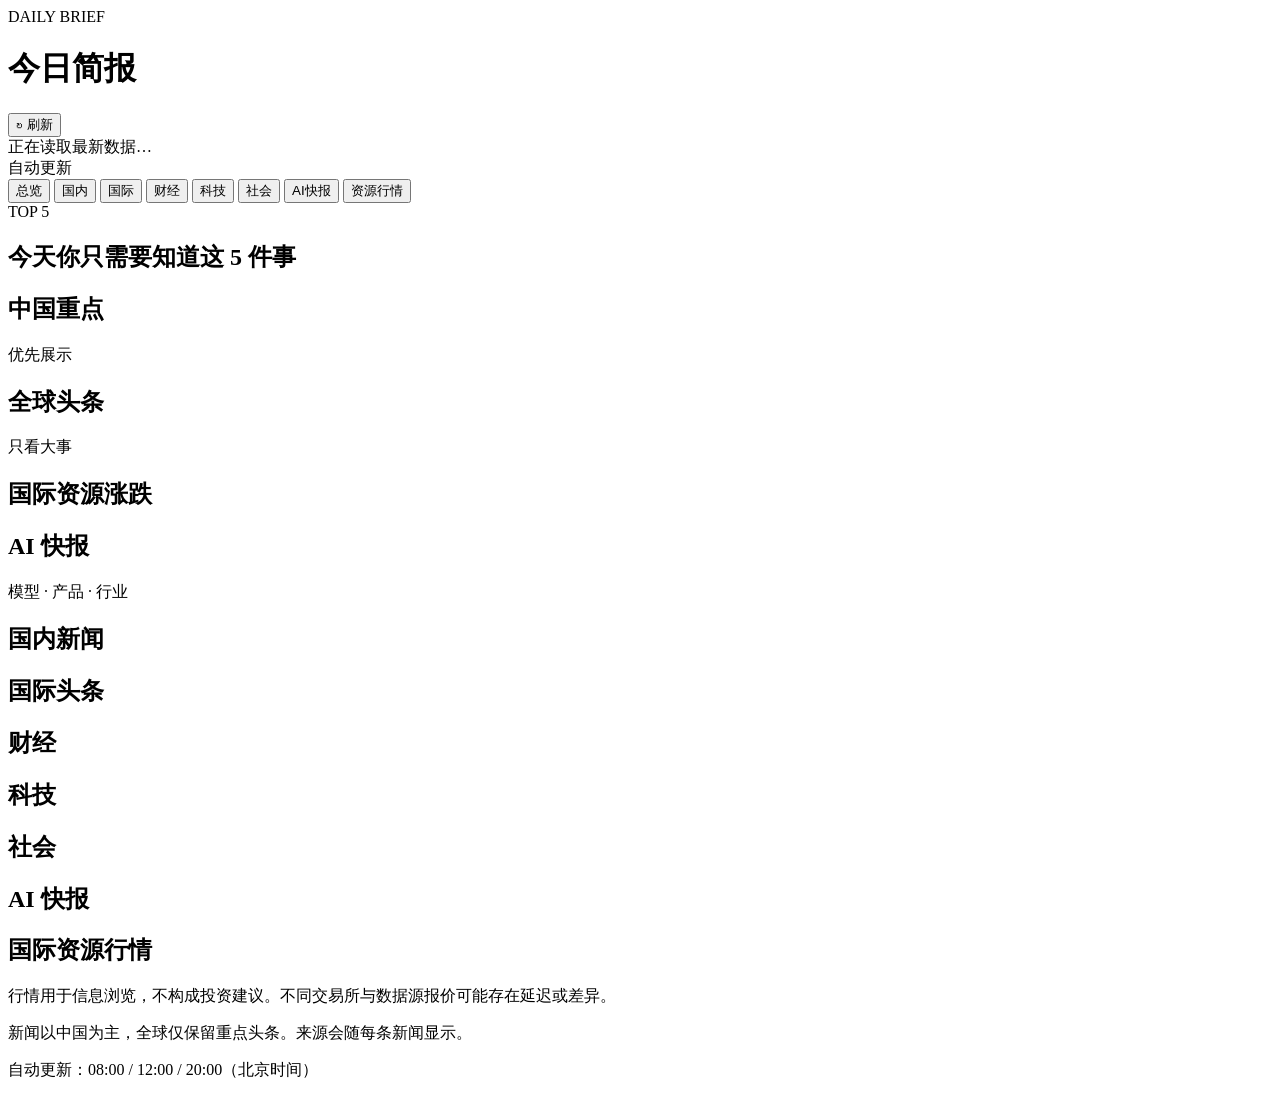
==== news/index.html @ 41ef7e7c "feat: add daily news homepage" ====
<!doctype html>
<html lang="zh-CN">
<head>
  <meta charset="utf-8" />
  <meta name="viewport" content="width=device-width,initial-scale=1,viewport-fit=cover" />
  <meta name="theme-color" content="#0b1220" />
  <meta name="description" content="中国新闻为主、全球头条精选、财经科技社会、AI快报与国际资源行情。" />
  <title>今日简报 · 每日新闻</title>
  <link rel="preconnect" href="https://fonts.googleapis.com">
  <link rel="preconnect" href="https://fonts.gstatic.com" crossorigin>
  <link href="https://fonts.googleapis.com/css2?family=Noto+Sans+SC:wght@400;500;600;700;800&display=swap" rel="stylesheet">
  <link rel="stylesheet" href="./style.css" />
</head>
<body>
  <div class="app-shell">
    <header class="topbar">
      <div>
        <div class="eyebrow">DAILY BRIEF</div>
        <h1>今日简报</h1>
      </div>
      <button id="refreshBtn" class="ghost-btn" aria-label="刷新">↻ 刷新</button>
    </header>

    <section class="meta-card">
      <div>
        <div id="todayDate" class="date"></div>
        <div id="updatedAt" class="muted">正在读取最新数据…</div>
      </div>
      <div class="status-pill"><span class="dot"></span> 自动更新</div>
    </section>

    <nav class="tabs" id="tabs">
      <button class="tab active" data-tab="overview">总览</button>
      <button class="tab" data-tab="china">国内</button>
      <button class="tab" data-tab="world">国际</button>
      <button class="tab" data-tab="finance">财经</button>
      <button class="tab" data-tab="tech">科技</button>
      <button class="tab" data-tab="society">社会</button>
      <button class="tab" data-tab="ai">AI快报</button>
      <button class="tab" data-tab="markets">资源行情</button>
    </nav>

    <main>
      <section class="panel tab-panel active" data-panel="overview">
        <div class="section-head"><div><div class="eyebrow">TOP 5</div><h2>今天你只需要知道这 5 件事</h2></div></div>
        <div id="top5" class="top-list"></div>
        <div class="split-grid">
          <section><div class="section-head compact"><h2>中国重点</h2><span>优先展示</span></div><div id="chinaPreview" class="news-list"></div></section>
          <section><div class="section-head compact"><h2>全球头条</h2><span>只看大事</span></div><div id="worldPreview" class="news-list"></div></section>
        </div>
        <section class="markets-card"><div class="section-head compact"><h2>国际资源涨跌</h2><span id="marketTime"></span></div><div id="marketStrip" class="market-strip"></div></section>
        <section><div class="section-head compact"><h2>AI 快报</h2><span>模型 · 产品 · 行业</span></div><div id="aiPreview" class="news-list"></div></section>
      </section>
      <section class="panel tab-panel" data-panel="china"><div class="section-head"><h2>国内新闻</h2></div><div id="chinaList" class="news-list"></div></section>
      <section class="panel tab-panel" data-panel="world"><div class="section-head"><h2>国际头条</h2></div><div id="worldList" class="news-list"></div></section>
      <section class="panel tab-panel" data-panel="finance"><div class="section-head"><h2>财经</h2></div><div id="financeList" class="news-list"></div></section>
      <section class="panel tab-panel" data-panel="tech"><div class="section-head"><h2>科技</h2></div><div id="techList" class="news-list"></div></section>
      <section class="panel tab-panel" data-panel="society"><div class="section-head"><h2>社会</h2></div><div id="societyList" class="news-list"></div></section>
      <section class="panel tab-panel" data-panel="ai"><div class="section-head"><h2>AI 快报</h2></div><div id="aiList" class="news-list"></div></section>
      <section class="panel tab-panel" data-panel="markets"><div class="section-head"><h2>国际资源行情</h2></div><div id="marketsGrid" class="markets-grid"></div><p class="disclaimer">行情用于信息浏览，不构成投资建议。不同交易所与数据源报价可能存在延迟或差异。</p></section>
    </main>
    <footer><p>新闻以中国为主，全球仅保留重点头条。来源会随每条新闻显示。</p><p>自动更新：08:00 / 12:00 / 20:00（北京时间）</p></footer>
  </div>
  <script src="./app.js"></script>
</body>
</html>
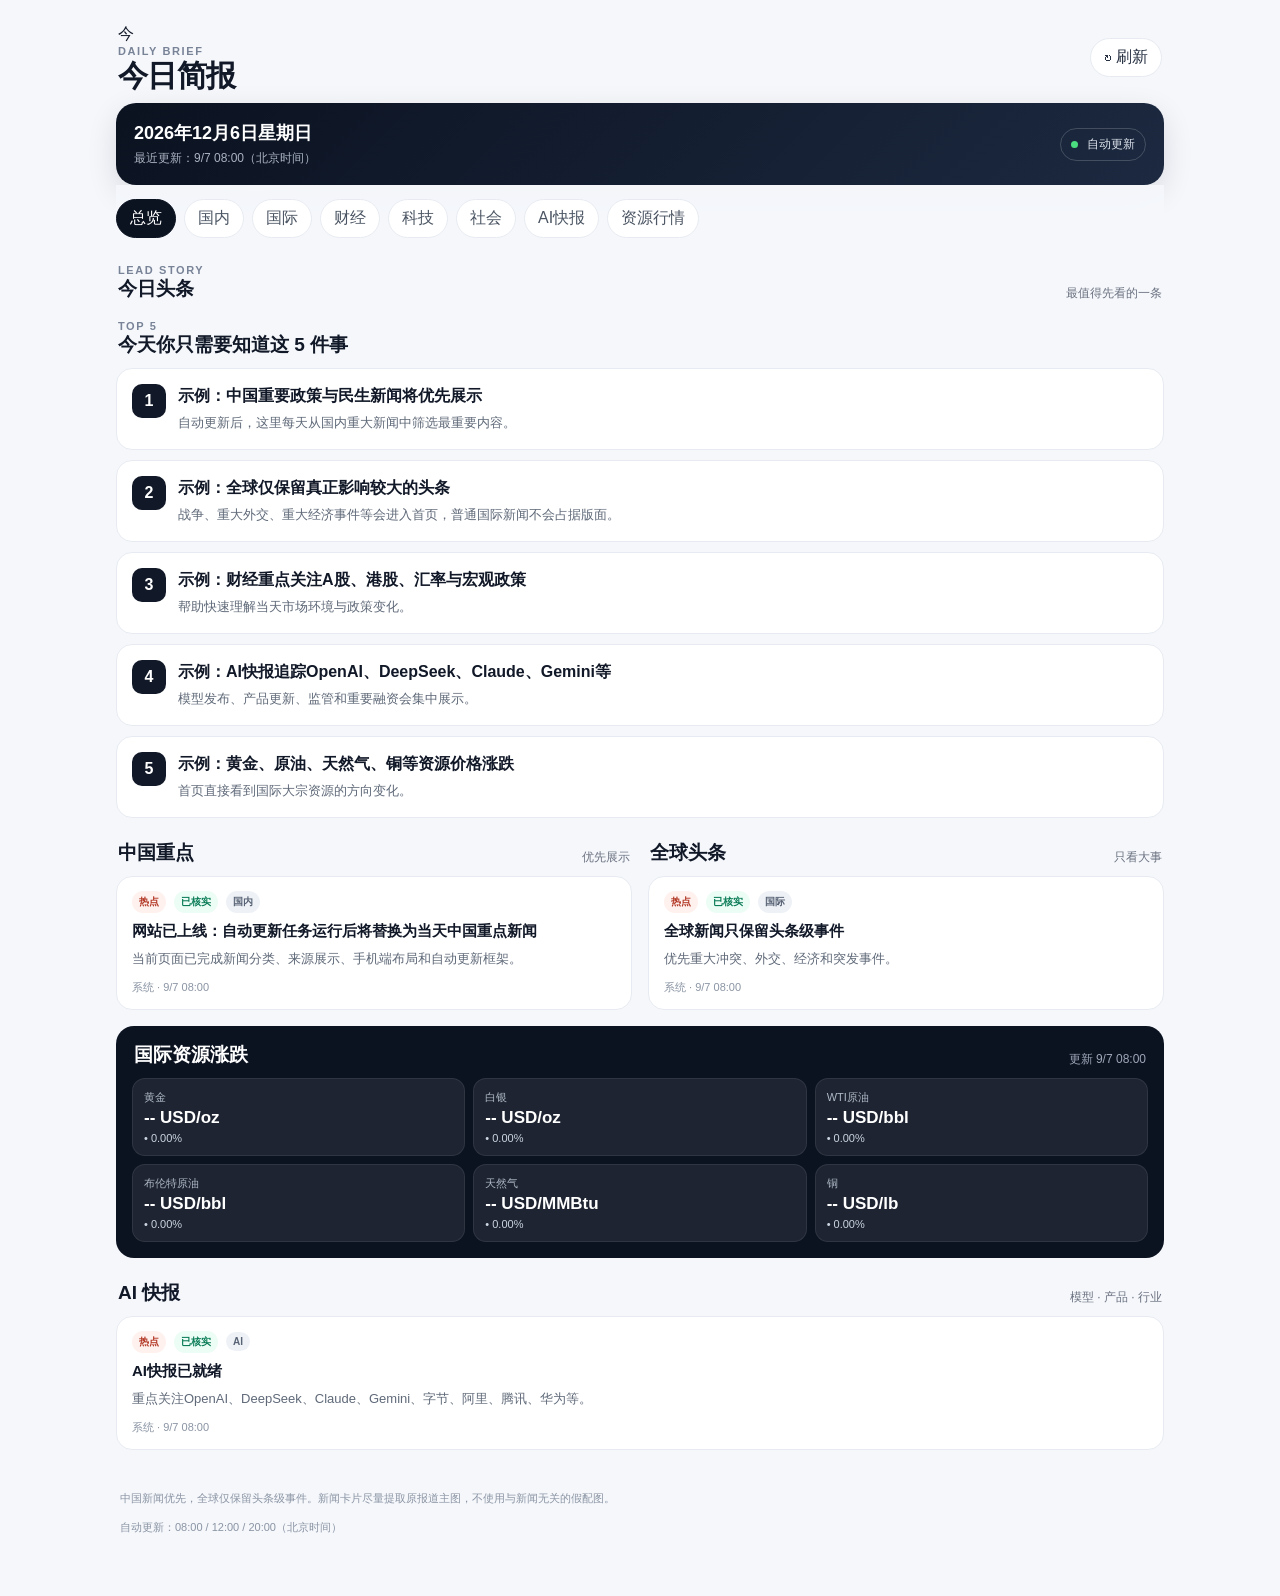
==== commit 1f058cfe: "style: rebuild daily news page with dark visual hierarchy" ====
--- a/news/index.html
+++ b/news/index.html
@@ -3,63 +3,55 @@
 <head>
   <meta charset="utf-8" />
   <meta name="viewport" content="width=device-width,initial-scale=1,viewport-fit=cover" />
-  <meta name="theme-color" content="#0b1220" />
+  <meta name="theme-color" content="#080b12" />
   <meta name="description" content="中国新闻为主、全球头条精选、财经科技社会、AI快报与国际资源行情。" />
   <title>今日简报 · 每日新闻</title>
-  <link rel="preconnect" href="https://fonts.googleapis.com">
-  <link rel="preconnect" href="https://fonts.gstatic.com" crossorigin>
-  <link href="https://fonts.googleapis.com/css2?family=Noto+Sans+SC:wght@400;500;600;700;800&display=swap" rel="stylesheet">
   <link rel="stylesheet" href="./style.css" />
 </head>
 <body>
+  <div class="ambient ambient-a"></div><div class="ambient ambient-b"></div>
   <div class="app-shell">
     <header class="topbar">
-      <div>
-        <div class="eyebrow">DAILY BRIEF</div>
-        <h1>今日简报</h1>
-      </div>
+      <div class="brand"><div class="brand-mark">今</div><div><div class="eyebrow">DAILY BRIEF</div><h1>今日简报</h1></div></div>
       <button id="refreshBtn" class="ghost-btn" aria-label="刷新">↻ 刷新</button>
     </header>
 
     <section class="meta-card">
-      <div>
-        <div id="todayDate" class="date"></div>
-        <div id="updatedAt" class="muted">正在读取最新数据…</div>
-      </div>
+      <div><div id="todayDate" class="date"></div><div id="updatedAt" class="muted">正在读取最新数据…</div></div>
       <div class="status-pill"><span class="dot"></span> 自动更新</div>
     </section>
 
     <nav class="tabs" id="tabs">
-      <button class="tab active" data-tab="overview">总览</button>
-      <button class="tab" data-tab="china">国内</button>
-      <button class="tab" data-tab="world">国际</button>
-      <button class="tab" data-tab="finance">财经</button>
-      <button class="tab" data-tab="tech">科技</button>
-      <button class="tab" data-tab="society">社会</button>
-      <button class="tab" data-tab="ai">AI快报</button>
-      <button class="tab" data-tab="markets">资源行情</button>
+      <button class="tab active" data-tab="overview">总览</button><button class="tab" data-tab="china">国内</button><button class="tab" data-tab="world">国际</button><button class="tab" data-tab="finance">财经</button><button class="tab" data-tab="tech">科技</button><button class="tab" data-tab="society">社会</button><button class="tab" data-tab="ai">AI快报</button><button class="tab" data-tab="markets">资源行情</button>
     </nav>
 
     <main>
       <section class="panel tab-panel active" data-panel="overview">
+        <div class="section-head"><div><div class="eyebrow">LEAD STORY</div><h2>今日头条</h2></div><span>最值得先看的一条</span></div>
+        <div id="heroStory"></div>
+
         <div class="section-head"><div><div class="eyebrow">TOP 5</div><h2>今天你只需要知道这 5 件事</h2></div></div>
         <div id="top5" class="top-list"></div>
+
         <div class="split-grid">
           <section><div class="section-head compact"><h2>中国重点</h2><span>优先展示</span></div><div id="chinaPreview" class="news-list"></div></section>
           <section><div class="section-head compact"><h2>全球头条</h2><span>只看大事</span></div><div id="worldPreview" class="news-list"></div></section>
         </div>
+
         <section class="markets-card"><div class="section-head compact"><h2>国际资源涨跌</h2><span id="marketTime"></span></div><div id="marketStrip" class="market-strip"></div></section>
         <section><div class="section-head compact"><h2>AI 快报</h2><span>模型 · 产品 · 行业</span></div><div id="aiPreview" class="news-list"></div></section>
       </section>
-      <section class="panel tab-panel" data-panel="china"><div class="section-head"><h2>国内新闻</h2></div><div id="chinaList" class="news-list"></div></section>
-      <section class="panel tab-panel" data-panel="world"><div class="section-head"><h2>国际头条</h2></div><div id="worldList" class="news-list"></div></section>
-      <section class="panel tab-panel" data-panel="finance"><div class="section-head"><h2>财经</h2></div><div id="financeList" class="news-list"></div></section>
-      <section class="panel tab-panel" data-panel="tech"><div class="section-head"><h2>科技</h2></div><div id="techList" class="news-list"></div></section>
-      <section class="panel tab-panel" data-panel="society"><div class="section-head"><h2>社会</h2></div><div id="societyList" class="news-list"></div></section>
-      <section class="panel tab-panel" data-panel="ai"><div class="section-head"><h2>AI 快报</h2></div><div id="aiList" class="news-list"></div></section>
-      <section class="panel tab-panel" data-panel="markets"><div class="section-head"><h2>国际资源行情</h2></div><div id="marketsGrid" class="markets-grid"></div><p class="disclaimer">行情用于信息浏览，不构成投资建议。不同交易所与数据源报价可能存在延迟或差异。</p></section>
+
+      <section class="panel tab-panel" data-panel="china"><div class="section-head"><h2>国内新闻</h2><span>政策 · 经济 · 民生</span></div><div id="chinaList" class="news-list"></div></section>
+      <section class="panel tab-panel" data-panel="world"><div class="section-head"><h2>国际头条</h2><span>仅保留重点</span></div><div id="worldList" class="news-list"></div></section>
+      <section class="panel tab-panel" data-panel="finance"><div class="section-head"><h2>财经</h2><span>市场 · 宏观 · 公司</span></div><div id="financeList" class="news-list"></div></section>
+      <section class="panel tab-panel" data-panel="tech"><div class="section-head"><h2>科技</h2><span>芯片 · 机器人 · 科研</span></div><div id="techList" class="news-list"></div></section>
+      <section class="panel tab-panel" data-panel="society"><div class="section-head"><h2>社会</h2><span>高信息量民生新闻</span></div><div id="societyList" class="news-list"></div></section>
+      <section class="panel tab-panel" data-panel="ai"><div class="section-head"><h2>AI 快报</h2><span>大模型 · 产品 · 行业</span></div><div id="aiList" class="news-list"></div></section>
+      <section class="panel tab-panel" data-panel="markets"><div class="section-head"><h2>国际资源行情</h2><span>延迟行情</span></div><div id="marketsGrid" class="markets-grid"></div><p class="disclaimer">行情用于信息浏览，不构成投资建议。不同交易所与数据源报价可能存在延迟或差异。</p></section>
     </main>
-    <footer><p>新闻以中国为主，全球仅保留重点头条。来源会随每条新闻显示。</p><p>自动更新：08:00 / 12:00 / 20:00（北京时间）</p></footer>
+
+    <footer><p>中国新闻优先，全球仅保留头条级事件。新闻卡片尽量提取原报道主图，不使用与新闻无关的假配图。</p><p>自动更新：08:00 / 12:00 / 20:00（北京时间）</p></footer>
   </div>
   <script src="./app.js"></script>
 </body>
--- a/news/style.css
+++ b/news/style.css
@@ -0,0 +1 @@
+:root{--bg:#f5f7fb;--card:#fff;--ink:#111827;--muted:#6b7280;--line:#e7ebf1;--brand:#0b1220;--soft:#eef2f7;--good:#087a55;--bad:#c03b2b}*{box-sizing:border-box}html{scroll-behavior:smooth}body{margin:0;background:var(--bg);color:var(--ink);font-family:"Noto Sans SC",-apple-system,BlinkMacSystemFont,"Segoe UI",sans-serif}button{font:inherit}.app-shell{max-width:1080px;margin:0 auto;padding:18px 16px 48px}.topbar{display:flex;justify-content:space-between;align-items:center;padding:6px 2px 12px}h1{font-size:30px;line-height:1;margin:4px 0 0;font-weight:800;letter-spacing:-.6px}h2{font-size:19px;margin:0;font-weight:800}.eyebrow{font-size:11px;letter-spacing:1.6px;font-weight:800;color:#788397}.ghost-btn{border:1px solid var(--line);background:var(--card);border-radius:999px;padding:8px 13px;color:#273142}.meta-card{background:linear-gradient(135deg,#0b1220,#1c2940);color:#fff;border-radius:20px;padding:18px;display:flex;justify-content:space-between;align-items:center;box-shadow:0 10px 30px rgba(11,18,32,.12)}.date{font-size:18px;font-weight:800}.muted{font-size:12px;color:#aab3c1;margin-top:5px}.status-pill{font-size:12px;border:1px solid rgba(255,255,255,.18);padding:7px 10px;border-radius:999px;color:#dce3ec;white-space:nowrap}.dot{display:inline-block;width:7px;height:7px;border-radius:50%;background:#4ade80;margin-right:6px}.tabs{display:flex;gap:8px;overflow-x:auto;padding:14px 0 8px;scrollbar-width:none;position:sticky;top:0;z-index:5;background:rgba(245,247,251,.94);backdrop-filter:blur(10px)}.tabs::-webkit-scrollbar{display:none}.tab{flex:0 0 auto;border:1px solid var(--line);background:#fff;color:#4b5563;padding:8px 13px;border-radius:999px}.tab.active{background:var(--brand);border-color:var(--brand);color:#fff}.panel{margin-top:10px}.tab-panel{display:none}.tab-panel.active{display:block}.section-head{display:flex;justify-content:space-between;align-items:end;margin:18px 2px 10px}.section-head.compact{margin-top:22px}.section-head span{font-size:12px;color:var(--muted)}.top-list{display:grid;gap:10px}.top-item{background:var(--card);border:1px solid var(--line);border-radius:16px;padding:15px;display:grid;grid-template-columns:34px 1fr;gap:12px}.top-num{width:34px;height:34px;border-radius:10px;background:#111827;color:#fff;display:grid;place-items:center;font-weight:800}.top-title{font-size:16px;font-weight:800;line-height:1.45}.top-reason{margin-top:6px;color:#5f6978;font-size:13px;line-height:1.6}.news-list{display:grid;gap:10px}.news-card{background:var(--card);border:1px solid var(--line);border-radius:16px;padding:14px 15px}.news-top{display:flex;gap:8px;align-items:center;flex-wrap:wrap;margin-bottom:7px}.badge{font-size:10px;font-weight:800;padding:4px 7px;border-radius:999px;background:#eef2f7;color:#586375}.badge.hot{background:#fff1ee;color:#b23624}.badge.verified{background:#ecfdf5;color:#087a55}.news-title{font-size:15px;font-weight:800;line-height:1.5}.news-summary{font-size:13px;color:#5f6978;line-height:1.65;margin-top:6px}.news-meta{display:flex;justify-content:space-between;gap:12px;margin-top:10px;font-size:11px;color:#8a94a3}.news-meta a{color:#526079;text-decoration:none}.split-grid{display:grid;grid-template-columns:1fr 1fr;gap:16px}.markets-card{margin-top:16px;background:#0b1220;color:#fff;padding:16px;border-radius:18px}.markets-card .section-head{margin-top:0}.markets-card .section-head span{color:#9ea8b8}.market-strip{display:grid;grid-template-columns:repeat(3,1fr);gap:8px}.market-mini{background:rgba(255,255,255,.08);border:1px solid rgba(255,255,255,.08);border-radius:13px;padding:11px}.market-name{font-size:11px;color:#aeb8c7}.market-price{font-size:17px;font-weight:800;margin-top:3px}.market-change{font-size:11px;margin-top:4px}.up{color:#4ade80}.down{color:#fb7185}.flat{color:#cbd5e1}.markets-grid{display:grid;grid-template-columns:repeat(2,1fr);gap:10px}.market-card{background:var(--card);border:1px solid var(--line);border-radius:16px;padding:15px}.market-card .name{font-size:12px;color:var(--muted)}.market-card .price{font-size:24px;font-weight:800;margin-top:5px}.market-card .change{font-size:13px;margin-top:4px}.market-card .sub{font-size:11px;color:#8a94a3;margin-top:8px}.disclaimer{font-size:11px;color:#8a94a3;line-height:1.6;padding:0 3px}footer{padding:28px 4px 0;color:#8a94a3;font-size:11px;line-height:1.7}@media(max-width:760px){.app-shell{padding:14px 12px 40px}h1{font-size:27px}.split-grid{grid-template-columns:1fr}.market-strip{grid-template-columns:repeat(2,1fr)}.markets-grid{grid-template-columns:1fr 1fr}}@media(max-width:420px){.meta-card{padding:16px}.date{font-size:16px}.status-pill{font-size:11px}.markets-grid{grid-template-columns:1fr}}
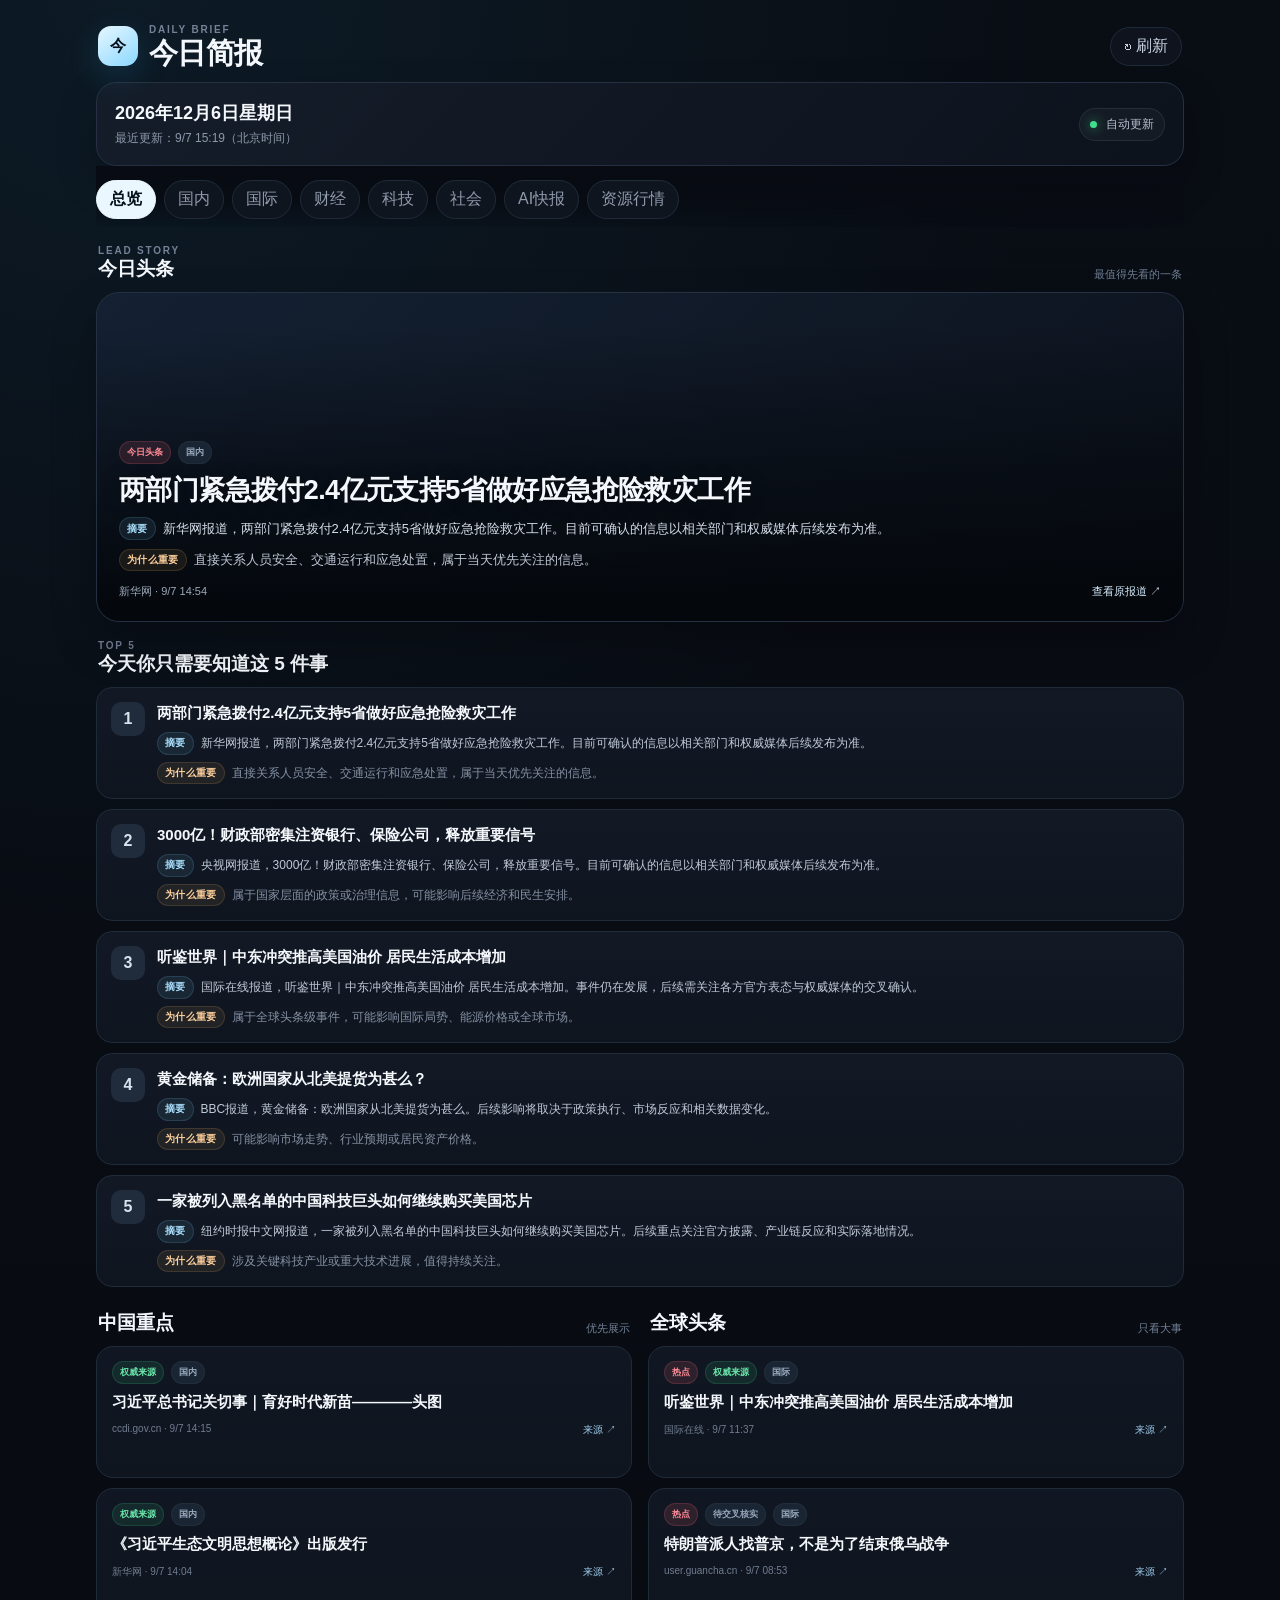
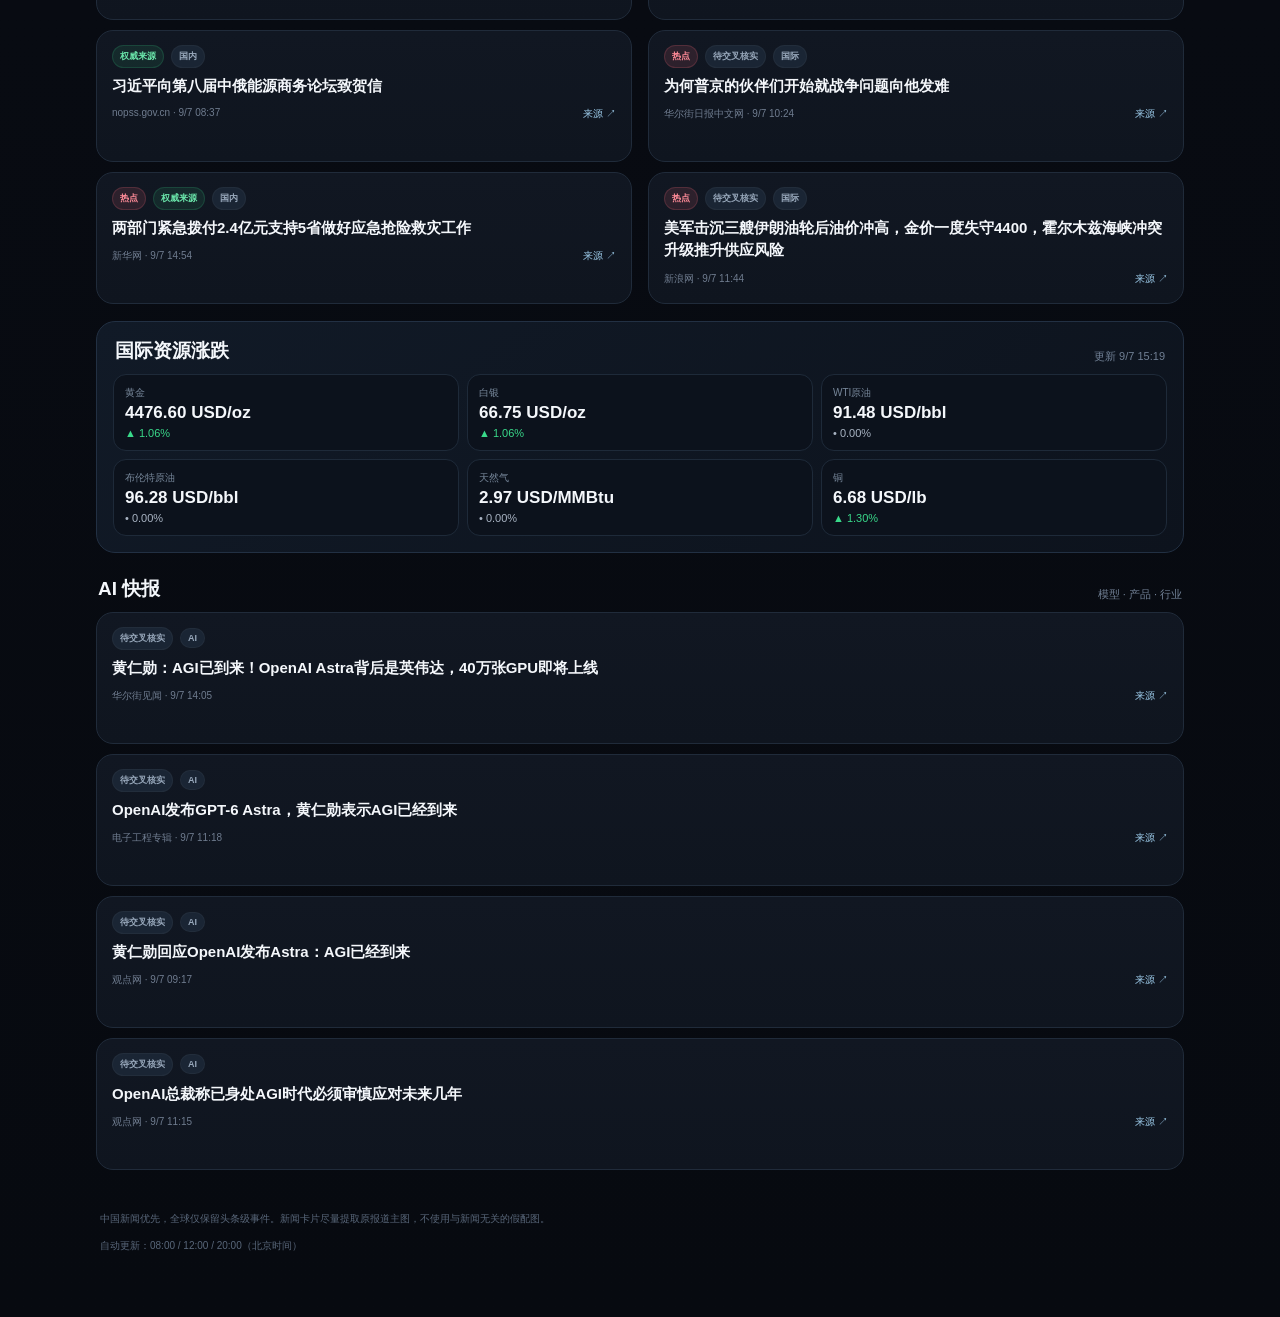
==== commit 36b1faa1: "fix: bust browser cache for latest daily brief" ====
--- a/news/index.html
+++ b/news/index.html
@@ -3,10 +3,13 @@
 <head>
   <meta charset="utf-8" />
   <meta name="viewport" content="width=device-width,initial-scale=1,viewport-fit=cover" />
+  <meta http-equiv="Cache-Control" content="no-cache, no-store, must-revalidate" />
+  <meta http-equiv="Pragma" content="no-cache" />
+  <meta http-equiv="Expires" content="0" />
   <meta name="theme-color" content="#080b12" />
   <meta name="description" content="中国新闻为主、全球头条精选、财经科技社会、AI快报与国际资源行情。" />
   <title>今日简报 · 每日新闻</title>
-  <link rel="stylesheet" href="./style.css" />
+  <link rel="stylesheet" href="./style.css?v=20260907-1540" />
 </head>
 <body>
   <div class="ambient ambient-a"></div><div class="ambient ambient-b"></div>
@@ -53,6 +56,6 @@
 
     <footer><p>中国新闻优先，全球仅保留头条级事件。新闻卡片尽量提取原报道主图，不使用与新闻无关的假配图。</p><p>自动更新：08:00 / 12:00 / 20:00（北京时间）</p></footer>
   </div>
-  <script src="./app.js"></script>
+  <script src="./app.js?v=20260907-1540"></script>
 </body>
 </html>
--- a/news/style.css
+++ b/news/style.css
@@ -1 +1,2 @@
-:root{--bg:#f5f7fb;--card:#fff;--ink:#111827;--muted:#6b7280;--line:#e7ebf1;--brand:#0b1220;--soft:#eef2f7;--good:#087a55;--bad:#c03b2b}*{box-sizing:border-box}html{scroll-behavior:smooth}body{margin:0;background:var(--bg);color:var(--ink);font-family:"Noto Sans SC",-apple-system,BlinkMacSystemFont,"Segoe UI",sans-serif}button{font:inherit}.app-shell{max-width:1080px;margin:0 auto;padding:18px 16px 48px}.topbar{display:flex;justify-content:space-between;align-items:center;padding:6px 2px 12px}h1{font-size:30px;line-height:1;margin:4px 0 0;font-weight:800;letter-spacing:-.6px}h2{font-size:19px;margin:0;font-weight:800}.eyebrow{font-size:11px;letter-spacing:1.6px;font-weight:800;color:#788397}.ghost-btn{border:1px solid var(--line);background:var(--card);border-radius:999px;padding:8px 13px;color:#273142}.meta-card{background:linear-gradient(135deg,#0b1220,#1c2940);color:#fff;border-radius:20px;padding:18px;display:flex;justify-content:space-between;align-items:center;box-shadow:0 10px 30px rgba(11,18,32,.12)}.date{font-size:18px;font-weight:800}.muted{font-size:12px;color:#aab3c1;margin-top:5px}.status-pill{font-size:12px;border:1px solid rgba(255,255,255,.18);padding:7px 10px;border-radius:999px;color:#dce3ec;white-space:nowrap}.dot{display:inline-block;width:7px;height:7px;border-radius:50%;background:#4ade80;margin-right:6px}.tabs{display:flex;gap:8px;overflow-x:auto;padding:14px 0 8px;scrollbar-width:none;position:sticky;top:0;z-index:5;background:rgba(245,247,251,.94);backdrop-filter:blur(10px)}.tabs::-webkit-scrollbar{display:none}.tab{flex:0 0 auto;border:1px solid var(--line);background:#fff;color:#4b5563;padding:8px 13px;border-radius:999px}.tab.active{background:var(--brand);border-color:var(--brand);color:#fff}.panel{margin-top:10px}.tab-panel{display:none}.tab-panel.active{display:block}.section-head{display:flex;justify-content:space-between;align-items:end;margin:18px 2px 10px}.section-head.compact{margin-top:22px}.section-head span{font-size:12px;color:var(--muted)}.top-list{display:grid;gap:10px}.top-item{background:var(--card);border:1px solid var(--line);border-radius:16px;padding:15px;display:grid;grid-template-columns:34px 1fr;gap:12px}.top-num{width:34px;height:34px;border-radius:10px;background:#111827;color:#fff;display:grid;place-items:center;font-weight:800}.top-title{font-size:16px;font-weight:800;line-height:1.45}.top-reason{margin-top:6px;color:#5f6978;font-size:13px;line-height:1.6}.news-list{display:grid;gap:10px}.news-card{background:var(--card);border:1px solid var(--line);border-radius:16px;padding:14px 15px}.news-top{display:flex;gap:8px;align-items:center;flex-wrap:wrap;margin-bottom:7px}.badge{font-size:10px;font-weight:800;padding:4px 7px;border-radius:999px;background:#eef2f7;color:#586375}.badge.hot{background:#fff1ee;color:#b23624}.badge.verified{background:#ecfdf5;color:#087a55}.news-title{font-size:15px;font-weight:800;line-height:1.5}.news-summary{font-size:13px;color:#5f6978;line-height:1.65;margin-top:6px}.news-meta{display:flex;justify-content:space-between;gap:12px;margin-top:10px;font-size:11px;color:#8a94a3}.news-meta a{color:#526079;text-decoration:none}.split-grid{display:grid;grid-template-columns:1fr 1fr;gap:16px}.markets-card{margin-top:16px;background:#0b1220;color:#fff;padding:16px;border-radius:18px}.markets-card .section-head{margin-top:0}.markets-card .section-head span{color:#9ea8b8}.market-strip{display:grid;grid-template-columns:repeat(3,1fr);gap:8px}.market-mini{background:rgba(255,255,255,.08);border:1px solid rgba(255,255,255,.08);border-radius:13px;padding:11px}.market-name{font-size:11px;color:#aeb8c7}.market-price{font-size:17px;font-weight:800;margin-top:3px}.market-change{font-size:11px;margin-top:4px}.up{color:#4ade80}.down{color:#fb7185}.flat{color:#cbd5e1}.markets-grid{display:grid;grid-template-columns:repeat(2,1fr);gap:10px}.market-card{background:var(--card);border:1px solid var(--line);border-radius:16px;padding:15px}.market-card .name{font-size:12px;color:var(--muted)}.market-card .price{font-size:24px;font-weight:800;margin-top:5px}.market-card .change{font-size:13px;margin-top:4px}.market-card .sub{font-size:11px;color:#8a94a3;margin-top:8px}.disclaimer{font-size:11px;color:#8a94a3;line-height:1.6;padding:0 3px}footer{padding:28px 4px 0;color:#8a94a3;font-size:11px;line-height:1.7}@media(max-width:760px){.app-shell{padding:14px 12px 40px}h1{font-size:27px}.split-grid{grid-template-columns:1fr}.market-strip{grid-template-columns:repeat(2,1fr)}.markets-grid{grid-template-columns:1fr 1fr}}@media(max-width:420px){.meta-card{padding:16px}.date{font-size:16px}.status-pill{font-size:11px}.markets-grid{grid-template-columns:1fr}}+:root{--bg:#080b12;--bg2:#0b1018;--card:#111722;--card2:#151d2a;--ink:#f4f7fb;--muted:#8e9aad;--line:#202b3a;--soft:#182231;--accent:#7dd3fc;--good:#39d98a;--bad:#ff6b7a;--warn:#ffb86b}*{box-sizing:border-box}html{scroll-behavior:smooth;background:var(--bg)}body{margin:0;min-height:100vh;background:radial-gradient(circle at 10% 0%,rgba(56,189,248,.08),transparent 30%),linear-gradient(180deg,#090d14,#080b12 55%,#070a10);color:var(--ink);font-family:-apple-system,BlinkMacSystemFont,"Segoe UI","PingFang SC","Hiragino Sans GB","Microsoft YaHei",sans-serif}button{font:inherit}.ambient{position:fixed;pointer-events:none;border-radius:50%;filter:blur(80px);opacity:.18;z-index:-1}.ambient-a{width:300px;height:300px;background:#0ea5e9;top:-150px;right:-80px}.ambient-b{width:260px;height:260px;background:#7c3aed;bottom:10%;left:-160px}.app-shell{max-width:1120px;margin:0 auto;padding:18px 16px 52px}.topbar{display:flex;justify-content:space-between;align-items:center;padding:6px 2px 14px}.brand{display:flex;align-items:center;gap:11px}.brand-mark{width:40px;height:40px;border-radius:13px;display:grid;place-items:center;font-weight:900;background:linear-gradient(145deg,#e6f7ff,#8bd8ff);color:#07101a;box-shadow:0 10px 32px rgba(56,189,248,.16)}h1{font-size:29px;line-height:1;margin:4px 0 0;font-weight:850;letter-spacing:-.7px}h2{font-size:19px;margin:0;font-weight:800}.eyebrow{font-size:10px;letter-spacing:1.8px;font-weight:800;color:#748196}.ghost-btn{border:1px solid var(--line);background:rgba(17,23,34,.78);color:#c7d1df;border-radius:999px;padding:8px 13px;backdrop-filter:blur(12px)}.ghost-btn:active{transform:scale(.98)}.meta-card{background:linear-gradient(135deg,rgba(21,29,42,.95),rgba(13,19,29,.95));border:1px solid #253143;border-radius:20px;padding:18px;display:flex;justify-content:space-between;align-items:center;box-shadow:0 18px 42px rgba(0,0,0,.24)}.date{font-size:18px;font-weight:800}.muted{font-size:12px;color:#8c99ab;margin-top:5px}.status-pill{font-size:12px;border:1px solid rgba(255,255,255,.08);background:rgba(255,255,255,.03);padding:7px 10px;border-radius:999px;color:#b5c0cf;white-space:nowrap}.dot{display:inline-block;width:7px;height:7px;border-radius:50%;background:#3ee08f;box-shadow:0 0 12px rgba(62,224,143,.75);margin-right:6px}.tabs{display:flex;gap:8px;overflow-x:auto;padding:14px 0 8px;scrollbar-width:none;position:sticky;top:0;z-index:8;background:linear-gradient(180deg,rgba(8,11,18,.97),rgba(8,11,18,.88),rgba(8,11,18,0));backdrop-filter:blur(14px)}.tabs::-webkit-scrollbar{display:none}.tab{flex:0 0 auto;border:1px solid var(--line);background:#0f151f;color:#8f9aac;padding:8px 13px;border-radius:999px}.tab.active{background:#eaf7ff;border-color:#eaf7ff;color:#07111c;font-weight:800}.panel{margin-top:9px}.tab-panel{display:none}.tab-panel.active{display:block}.section-head{display:flex;justify-content:space-between;align-items:end;margin:18px 2px 10px}.section-head.compact{margin-top:23px}.section-head span{font-size:11px;color:#718095}.hero-card{position:relative;min-height:330px;border-radius:23px;overflow:hidden;border:1px solid #253042;background:linear-gradient(135deg,#152235,#0d131d);box-shadow:0 22px 44px rgba(0,0,0,.25)}.hero-media{position:absolute;inset:0}.hero-media img{width:100%;height:100%;object-fit:cover;display:block}.hero-media::after{content:"";position:absolute;inset:0;background:linear-gradient(180deg,rgba(3,6,10,.06) 10%,rgba(3,6,10,.55) 55%,rgba(3,6,10,.96) 100%)}.hero-fallback{position:absolute;inset:0;background:radial-gradient(circle at 75% 20%,rgba(56,189,248,.26),transparent 28%),radial-gradient(circle at 20% 65%,rgba(124,58,237,.22),transparent 30%),linear-gradient(135deg,#172336,#0c111b)}.hero-content{position:absolute;left:0;right:0;bottom:0;padding:22px}.hero-kicker{display:flex;gap:7px;margin-bottom:9px}.hero-title{font-size:27px;line-height:1.28;font-weight:900;letter-spacing:-.6px;max-width:850px;text-shadow:0 2px 18px rgba(0,0,0,.4)}.hero-reason{font-size:13px;line-height:1.65;color:#c1c9d6;margin-top:8px;max-width:760px}.hero-meta{display:flex;justify-content:space-between;gap:12px;align-items:center;margin-top:13px;font-size:11px;color:#9da9b9}.hero-meta a{color:#d9efff;text-decoration:none}.top-list{display:grid;gap:10px}.top-item{background:linear-gradient(180deg,#121925,#0f151f);border:1px solid var(--line);border-radius:16px;padding:14px;display:grid;grid-template-columns:34px 1fr;gap:12px}.top-num{width:34px;height:34px;border-radius:10px;background:#202b3b;color:#d9e3ee;display:grid;place-items:center;font-weight:900}.top-title{font-size:15px;font-weight:800;line-height:1.48}.top-reason{margin-top:5px;color:#8491a4;font-size:12px;line-height:1.6}.news-list{display:grid;gap:10px}.news-card{background:linear-gradient(180deg,#111722,#0f151f);border:1px solid var(--line);border-radius:17px;overflow:hidden;display:grid;grid-template-columns:minmax(0,1fr) 132px;min-height:132px}.news-card.no-image{grid-template-columns:1fr}.news-body{padding:14px 15px;min-width:0}.news-thumb{position:relative;background:linear-gradient(145deg,#1b2737,#111824);overflow:hidden}.news-thumb img{width:100%;height:100%;object-fit:cover;display:block}.news-thumb.img-failed{display:none}.news-card:has(.news-thumb.img-failed){grid-template-columns:1fr}.news-top{display:flex;gap:7px;align-items:center;flex-wrap:wrap;margin-bottom:7px}.badge{font-size:9px;font-weight:850;padding:4px 7px;border-radius:999px;background:#1a2534;color:#97a7ba;border:1px solid rgba(255,255,255,.035)}.badge.hot{background:rgba(255,107,122,.12);color:#ff8b98;border-color:rgba(255,107,122,.18)}.badge.verified{background:rgba(57,217,138,.1);color:#69e4a9;border-color:rgba(57,217,138,.16)}.news-title{font-size:15px;font-weight:820;line-height:1.5}.news-summary{font-size:12px;color:#8491a4;line-height:1.6;margin-top:6px;display:-webkit-box;-webkit-line-clamp:2;-webkit-box-orient:vertical;overflow:hidden}.news-meta{display:flex;justify-content:space-between;gap:10px;margin-top:10px;font-size:10px;color:#6f7c8f}.news-meta a{color:#9ecdec;text-decoration:none;white-space:nowrap}.split-grid{display:grid;grid-template-columns:1fr 1fr;gap:16px}.markets-card{margin-top:17px;background:linear-gradient(145deg,#111a27,#0d131d);border:1px solid #223043;padding:16px;border-radius:19px}.markets-card .section-head{margin-top:0}.market-strip{display:grid;grid-template-columns:repeat(3,1fr);gap:8px}.market-mini{background:#0c121c;border:1px solid #1e2a39;border-radius:13px;padding:11px}.market-name{font-size:10px;color:#77879a}.market-price{font-size:17px;font-weight:850;margin-top:3px}.market-change{font-size:11px;margin-top:4px}.up{color:var(--good)}.down{color:var(--bad)}.flat{color:#a8b3c2}.markets-grid{display:grid;grid-template-columns:repeat(2,1fr);gap:10px}.market-card{background:linear-gradient(180deg,#111722,#0f151f);border:1px solid var(--line);border-radius:16px;padding:15px}.market-card .name{font-size:11px;color:#7e8ca0}.market-card .price{font-size:24px;font-weight:850;margin-top:5px}.market-card .price small{font-size:10px;color:#738095}.market-card .change{font-size:13px;margin-top:4px}.market-card .sub{font-size:10px;color:#657287;margin-top:8px}.empty-card{padding:16px;border:1px dashed #263246;border-radius:16px;color:#7f8ca0;background:#0e141d}.disclaimer{font-size:10px;color:#667488;line-height:1.6;padding:0 3px}footer{padding:30px 4px 0;color:#59677a;font-size:10px;line-height:1.75}@media(max-width:760px){.app-shell{padding:14px 12px 42px}h1{font-size:26px}.brand-mark{width:37px;height:37px}.split-grid{grid-template-columns:1fr}.hero-card{min-height:300px}.hero-title{font-size:23px}.market-strip{grid-template-columns:repeat(2,1fr)}.markets-grid{grid-template-columns:1fr 1fr}}@media(max-width:520px){.news-card{grid-template-columns:minmax(0,1fr) 108px;min-height:118px}.news-title{font-size:14px}.news-body{padding:12px}.hero-card{min-height:285px}.hero-content{padding:18px}.hero-title{font-size:21px}.hero-reason{font-size:12px}.meta-card{padding:16px}.date{font-size:16px}.status-pill{font-size:10px}.markets-grid{grid-template-columns:1fr}}
+.hero-summary{font-size:13px;line-height:1.72;color:#d6deea;margin-top:10px;max-width:790px}.hero-summary span,.hero-reason span,.top-summary span,.top-reason span{display:inline-block;margin-right:7px;font-size:10px;font-weight:850;letter-spacing:.3px;color:#a7ddfb;background:rgba(125,211,252,.09);border:1px solid rgba(125,211,252,.14);border-radius:999px;padding:2px 7px;vertical-align:1px}.hero-reason span,.top-reason span{color:#ffd19d;background:rgba(255,184,107,.08);border-color:rgba(255,184,107,.14)}.top-summary{margin-top:8px;color:#c0cad8;font-size:12px;line-height:1.68}.top-reason{margin-top:7px}@media(max-width:520px){.hero-summary{font-size:12px;line-height:1.65}.top-summary,.top-reason{font-size:11.5px}.top-item{padding:13px;grid-template-columns:30px 1fr;gap:10px}.top-num{width:30px;height:30px}}
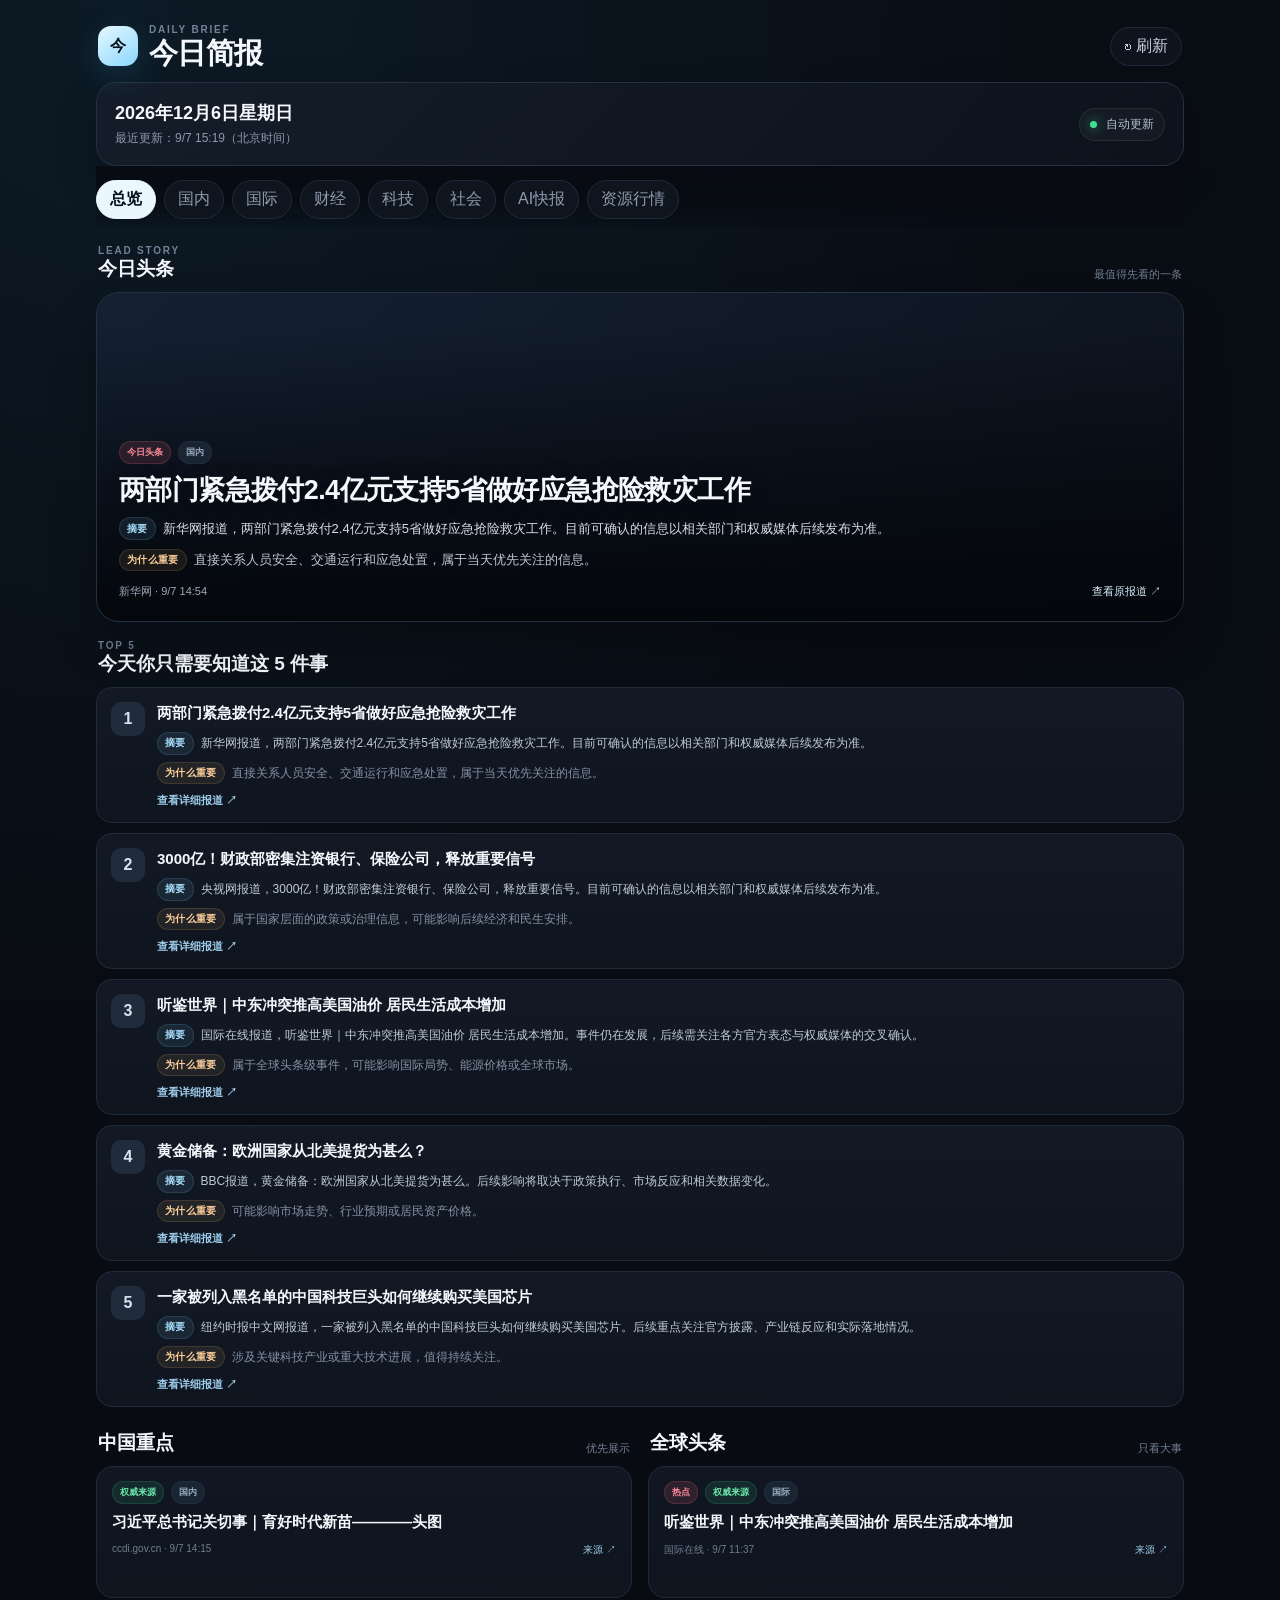
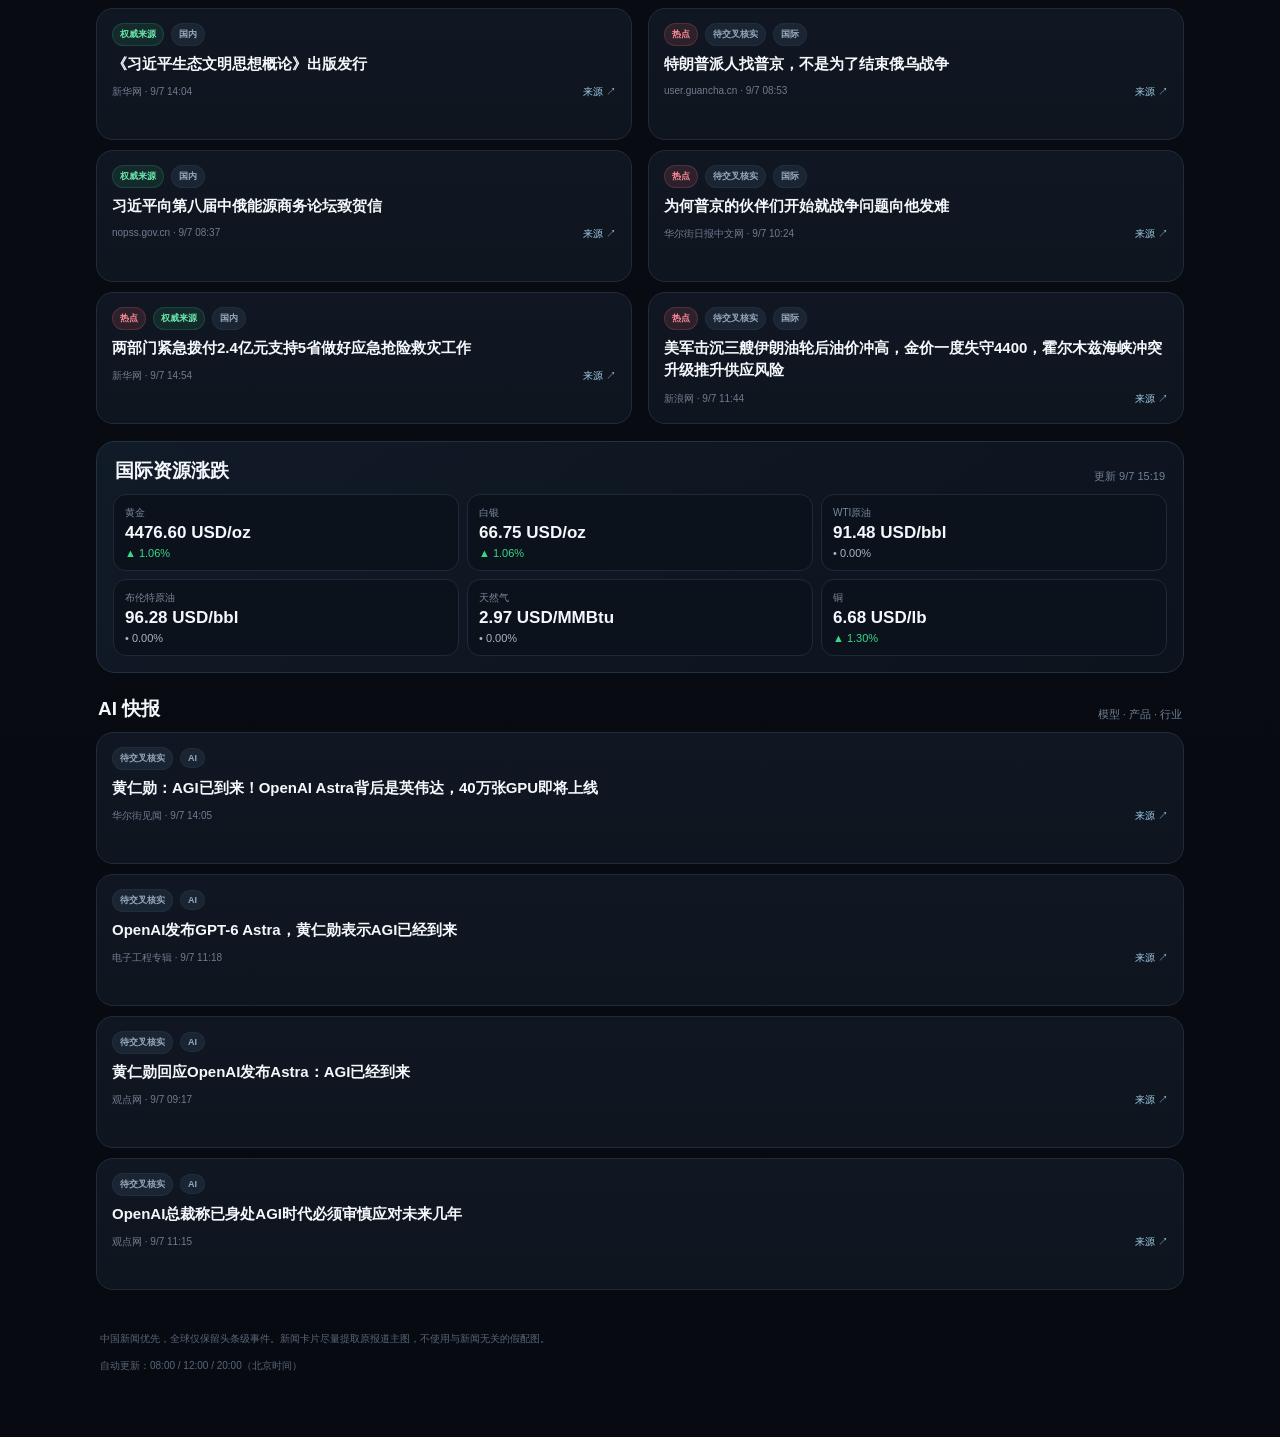
==== commit dc7477aa: "chore: bust cache for clickable headlines" ====
--- a/news/index.html
+++ b/news/index.html
@@ -9,7 +9,7 @@
   <meta name="theme-color" content="#080b12" />
   <meta name="description" content="中国新闻为主、全球头条精选、财经科技社会、AI快报与国际资源行情。" />
   <title>今日简报 · 每日新闻</title>
-  <link rel="stylesheet" href="./style.css?v=20260907-1540" />
+  <link rel="stylesheet" href="./style.css?v=20260907-1630" />
 </head>
 <body>
   <div class="ambient ambient-a"></div><div class="ambient ambient-b"></div>
@@ -56,6 +56,6 @@
 
     <footer><p>中国新闻优先，全球仅保留头条级事件。新闻卡片尽量提取原报道主图，不使用与新闻无关的假配图。</p><p>自动更新：08:00 / 12:00 / 20:00（北京时间）</p></footer>
   </div>
-  <script src="./app.js?v=20260907-1540"></script>
+  <script src="./app.js?v=20260907-1630"></script>
 </body>
 </html>
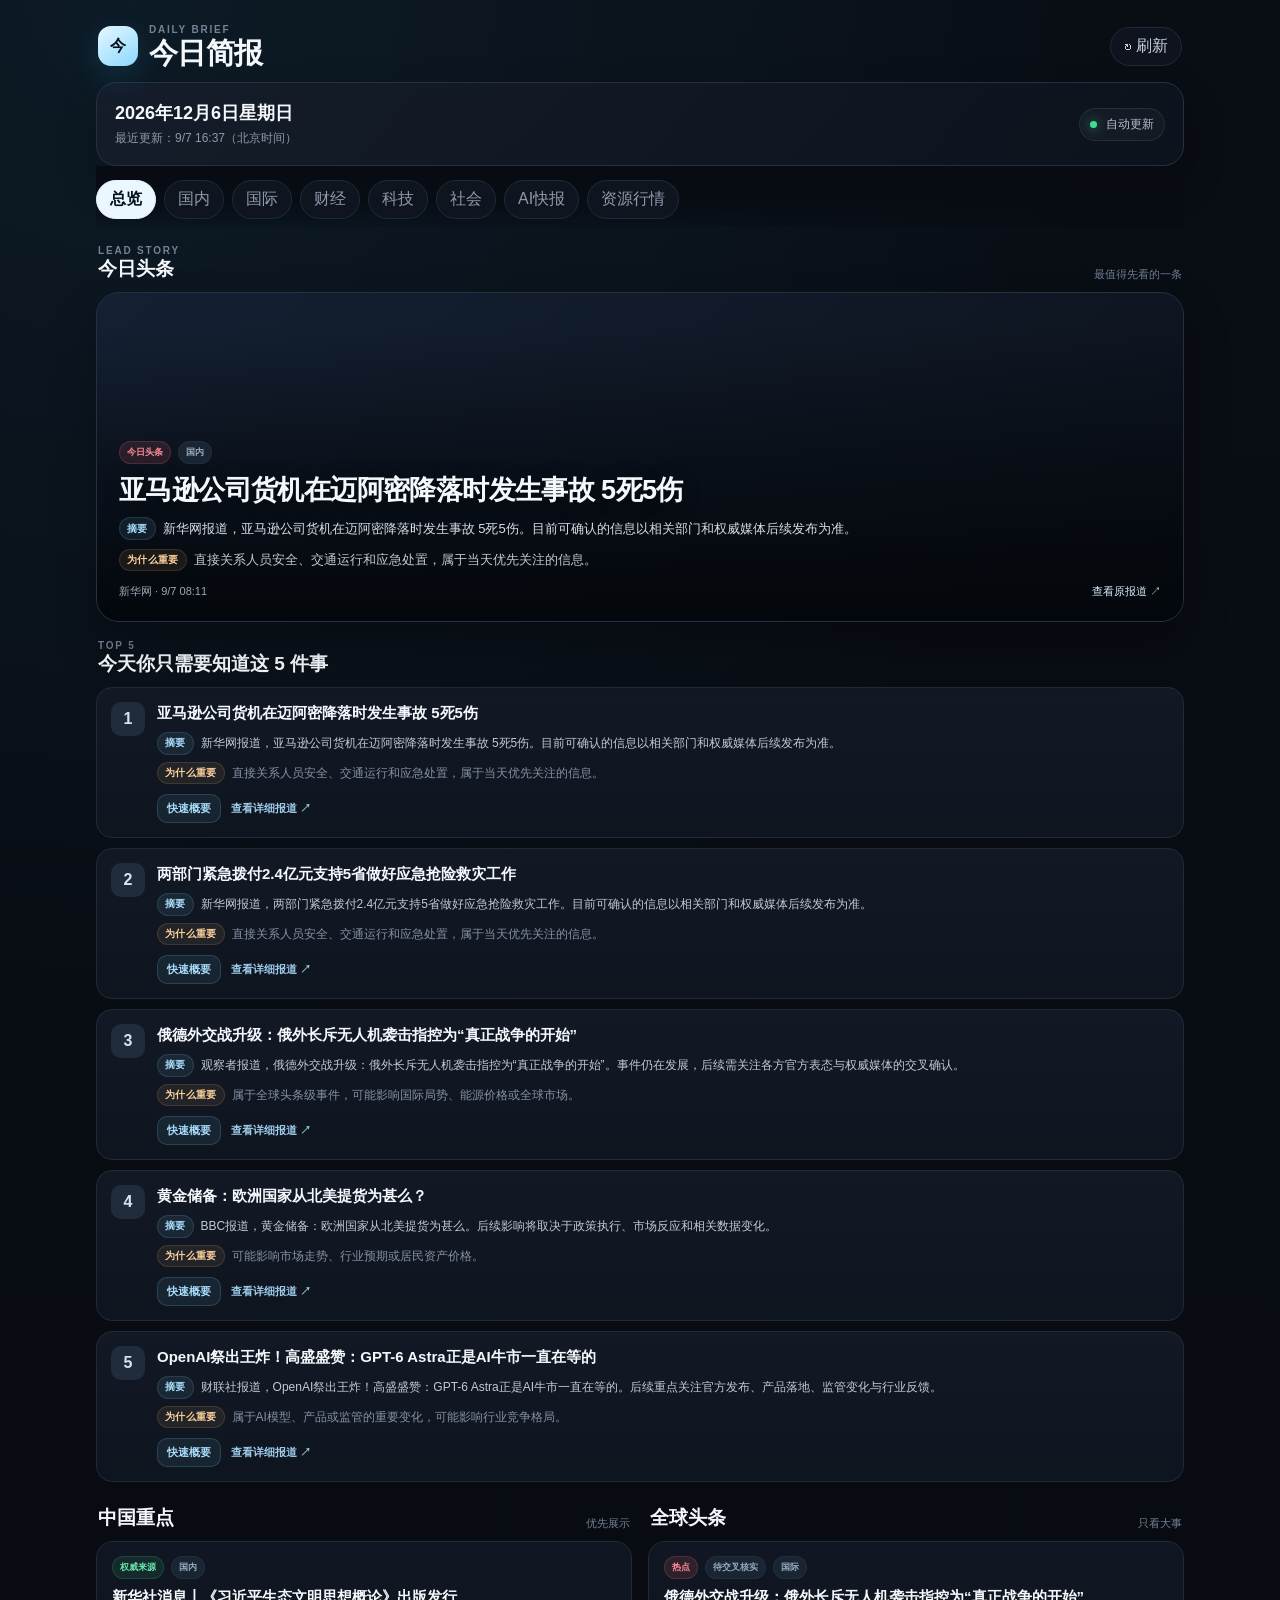
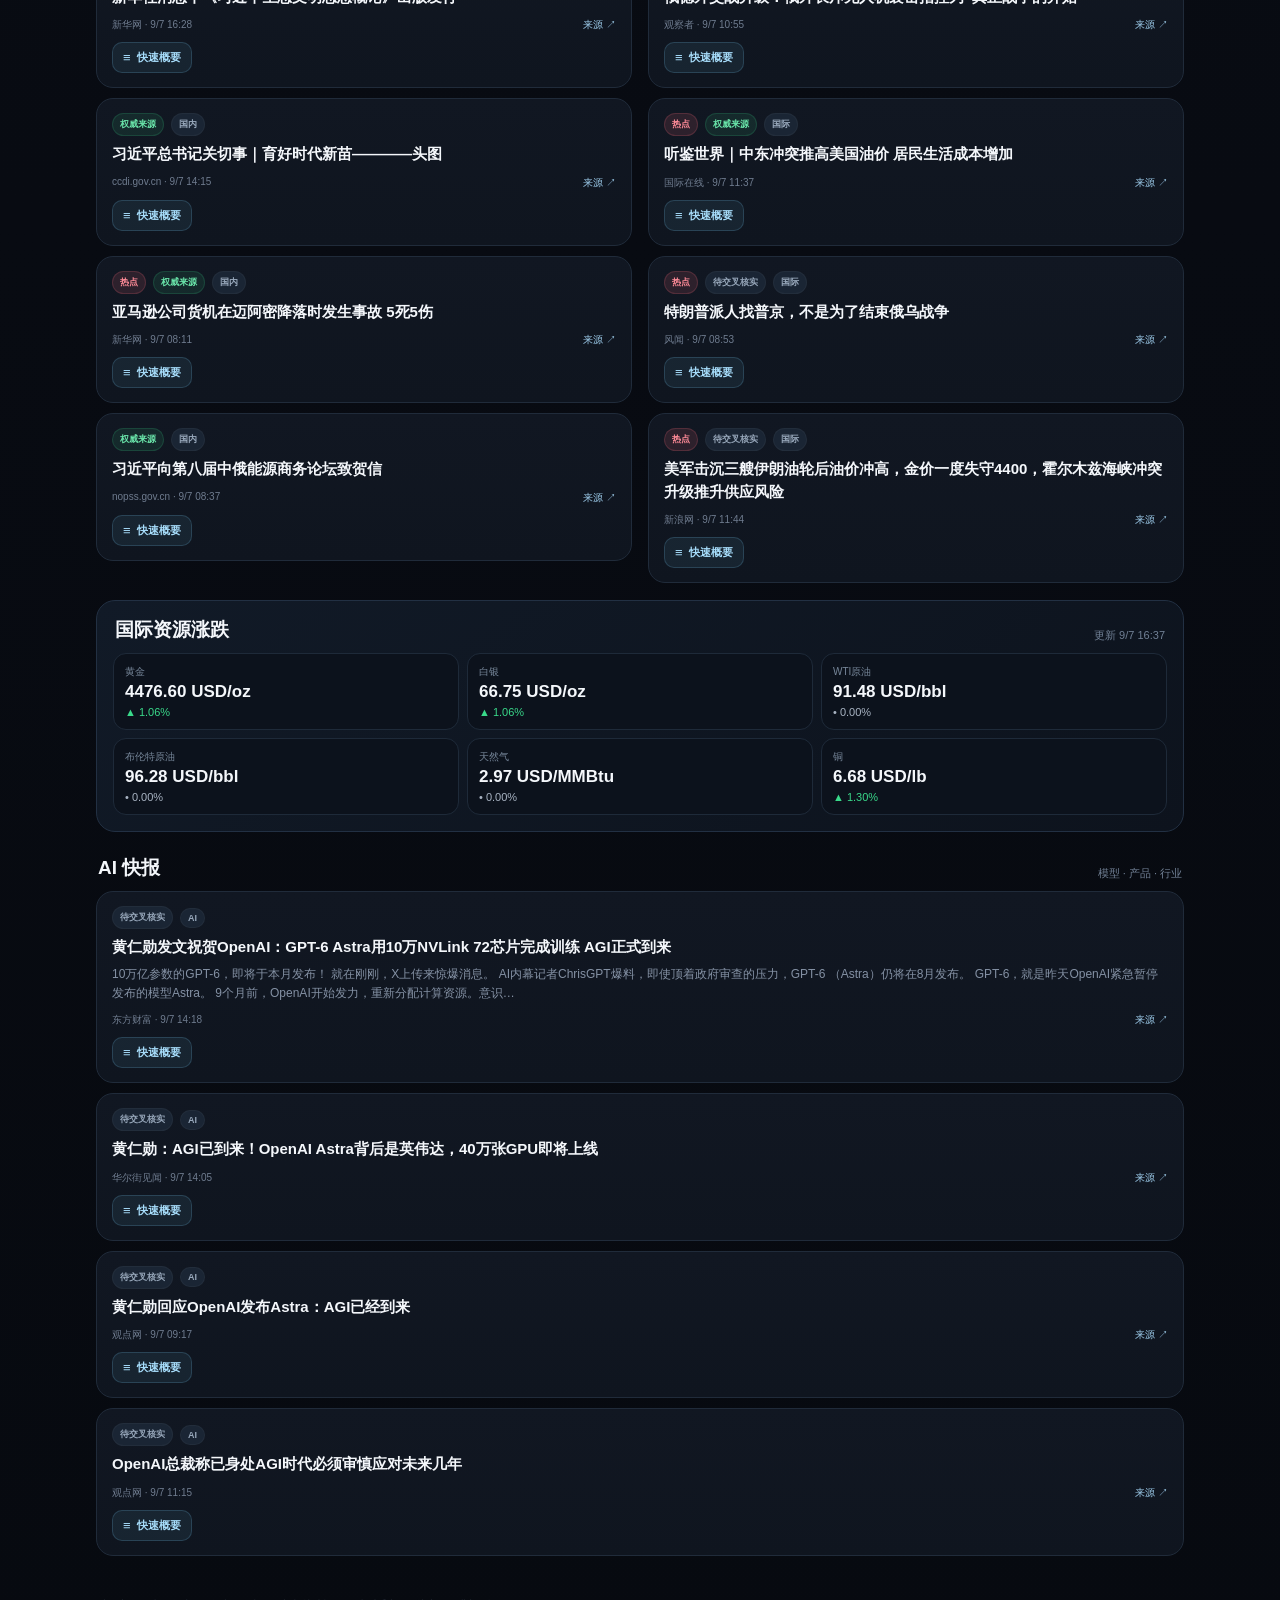
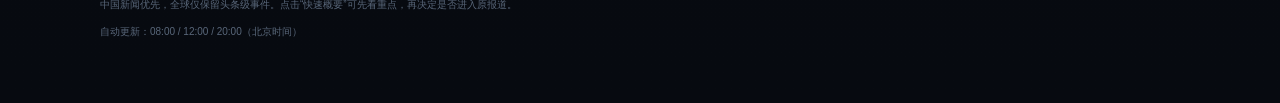
==== commit 8d6ff285: "feat: load quick brief popup styles" ====
--- a/news/index.html
+++ b/news/index.html
@@ -9,7 +9,8 @@
   <meta name="theme-color" content="#080b12" />
   <meta name="description" content="中国新闻为主、全球头条精选、财经科技社会、AI快报与国际资源行情。" />
   <title>今日简报 · 每日新闻</title>
-  <link rel="stylesheet" href="./style.css?v=20260907-1630" />
+  <link rel="stylesheet" href="./style.css?v=20260907-1635" />
+  <link rel="stylesheet" href="./brief.css?v=20260907-1635" />
 </head>
 <body>
   <div class="ambient ambient-a"></div><div class="ambient ambient-b"></div>
@@ -54,8 +55,8 @@
       <section class="panel tab-panel" data-panel="markets"><div class="section-head"><h2>国际资源行情</h2><span>延迟行情</span></div><div id="marketsGrid" class="markets-grid"></div><p class="disclaimer">行情用于信息浏览，不构成投资建议。不同交易所与数据源报价可能存在延迟或差异。</p></section>
     </main>
 
-    <footer><p>中国新闻优先，全球仅保留头条级事件。新闻卡片尽量提取原报道主图，不使用与新闻无关的假配图。</p><p>自动更新：08:00 / 12:00 / 20:00（北京时间）</p></footer>
+    <footer><p>中国新闻优先，全球仅保留头条级事件。点击“快速概要”可先看重点，再决定是否进入原报道。</p><p>自动更新：08:00 / 12:00 / 20:00（北京时间）</p></footer>
   </div>
-  <script src="./app.js?v=20260907-1630"></script>
+  <script src="./app.js?v=20260907-1635"></script>
 </body>
 </html>
--- a/news/brief.css
+++ b/news/brief.css
@@ -0,0 +1 @@
+.brief-btn{margin-top:10px;border:1px solid rgba(125,211,252,.18);background:rgba(125,211,252,.08);color:#a7ddfb;border-radius:10px;padding:7px 10px;font-size:11px;font-weight:800;letter-spacing:.1px;display:inline-flex;align-items:center;gap:6px;cursor:pointer}.brief-btn:hover{background:rgba(125,211,252,.13)}.brief-btn:active{transform:scale(.98)}.brief-btn.compact{margin-top:0;padding:6px 9px}.brief-btn-icon{font-size:13px;line-height:1}.top-actions{display:flex;gap:10px;align-items:center;flex-wrap:wrap;margin-top:10px}.detail-link{font-size:11px;color:#9ecdec;text-decoration:none;font-weight:750}.brief-modal{position:fixed;inset:0;z-index:9999;display:none}.brief-modal.open{display:block}.brief-backdrop{position:absolute;inset:0;background:rgba(2,6,12,.72);backdrop-filter:blur(8px)}.brief-sheet{position:absolute;left:50%;bottom:0;transform:translateX(-50%);width:min(720px,100%);max-height:88vh;overflow:auto;background:linear-gradient(180deg,#121925,#0b111a);border:1px solid #263246;border-bottom:0;border-radius:24px 24px 0 0;box-shadow:0 -24px 70px rgba(0,0,0,.48);padding:12px 18px calc(22px + env(safe-area-inset-bottom))}.brief-sheet-handle{width:44px;height:4px;border-radius:999px;background:#354257;margin:2px auto 12px}.brief-sheet-head{display:flex;justify-content:space-between;gap:16px;align-items:flex-start}.brief-sheet-head h3{margin:5px 0 0;font-size:21px;line-height:1.38;color:#f5f8fc}.brief-close{width:34px;height:34px;border-radius:50%;border:1px solid #2a3648;background:#111925;color:#a9b5c5;font-size:24px;line-height:1;cursor:pointer}.brief-sheet-meta{margin-top:10px;font-size:11px;color:#7f8da0}.brief-block{margin-top:16px;background:#0d141f;border:1px solid #202c3d;border-radius:15px;padding:13px 14px}.brief-block.important-block{background:rgba(255,184,107,.045);border-color:rgba(255,184,107,.14)}.brief-block-label{font-size:10px;letter-spacing:.8px;font-weight:900;color:#8edcff;margin-bottom:7px}.important-block .brief-block-label{color:#ffd19d}.brief-copy{font-size:13px;line-height:1.82;color:#c5cfdd}.brief-points{margin:0;padding-left:19px;color:#c5cfdd}.brief-points li{font-size:13px;line-height:1.72;margin:7px 0}.brief-sheet-actions{margin-top:16px}.brief-source-link{display:block;text-align:center;text-decoration:none;background:#eaf7ff;color:#07111c;border-radius:13px;padding:12px 14px;font-size:13px;font-weight:900}.brief-source-disabled{display:block;text-align:center;border:1px solid #253246;color:#718096;border-radius:13px;padding:11px 14px;font-size:12px}.brief-note{font-size:10px;line-height:1.65;color:#5f6d80;margin-top:12px}.modal-open{overflow:hidden}@media(min-width:760px){.brief-sheet{bottom:50%;transform:translate(-50%,50%);border-bottom:1px solid #263246;border-radius:24px;max-height:82vh;padding:16px 20px 20px}.brief-sheet-handle{display:none}}@media(max-width:520px){.brief-sheet{padding-left:14px;padding-right:14px}.brief-sheet-head h3{font-size:19px}.brief-copy,.brief-points li{font-size:12.5px}.brief-btn{font-size:10.5px;padding:6px 9px}}
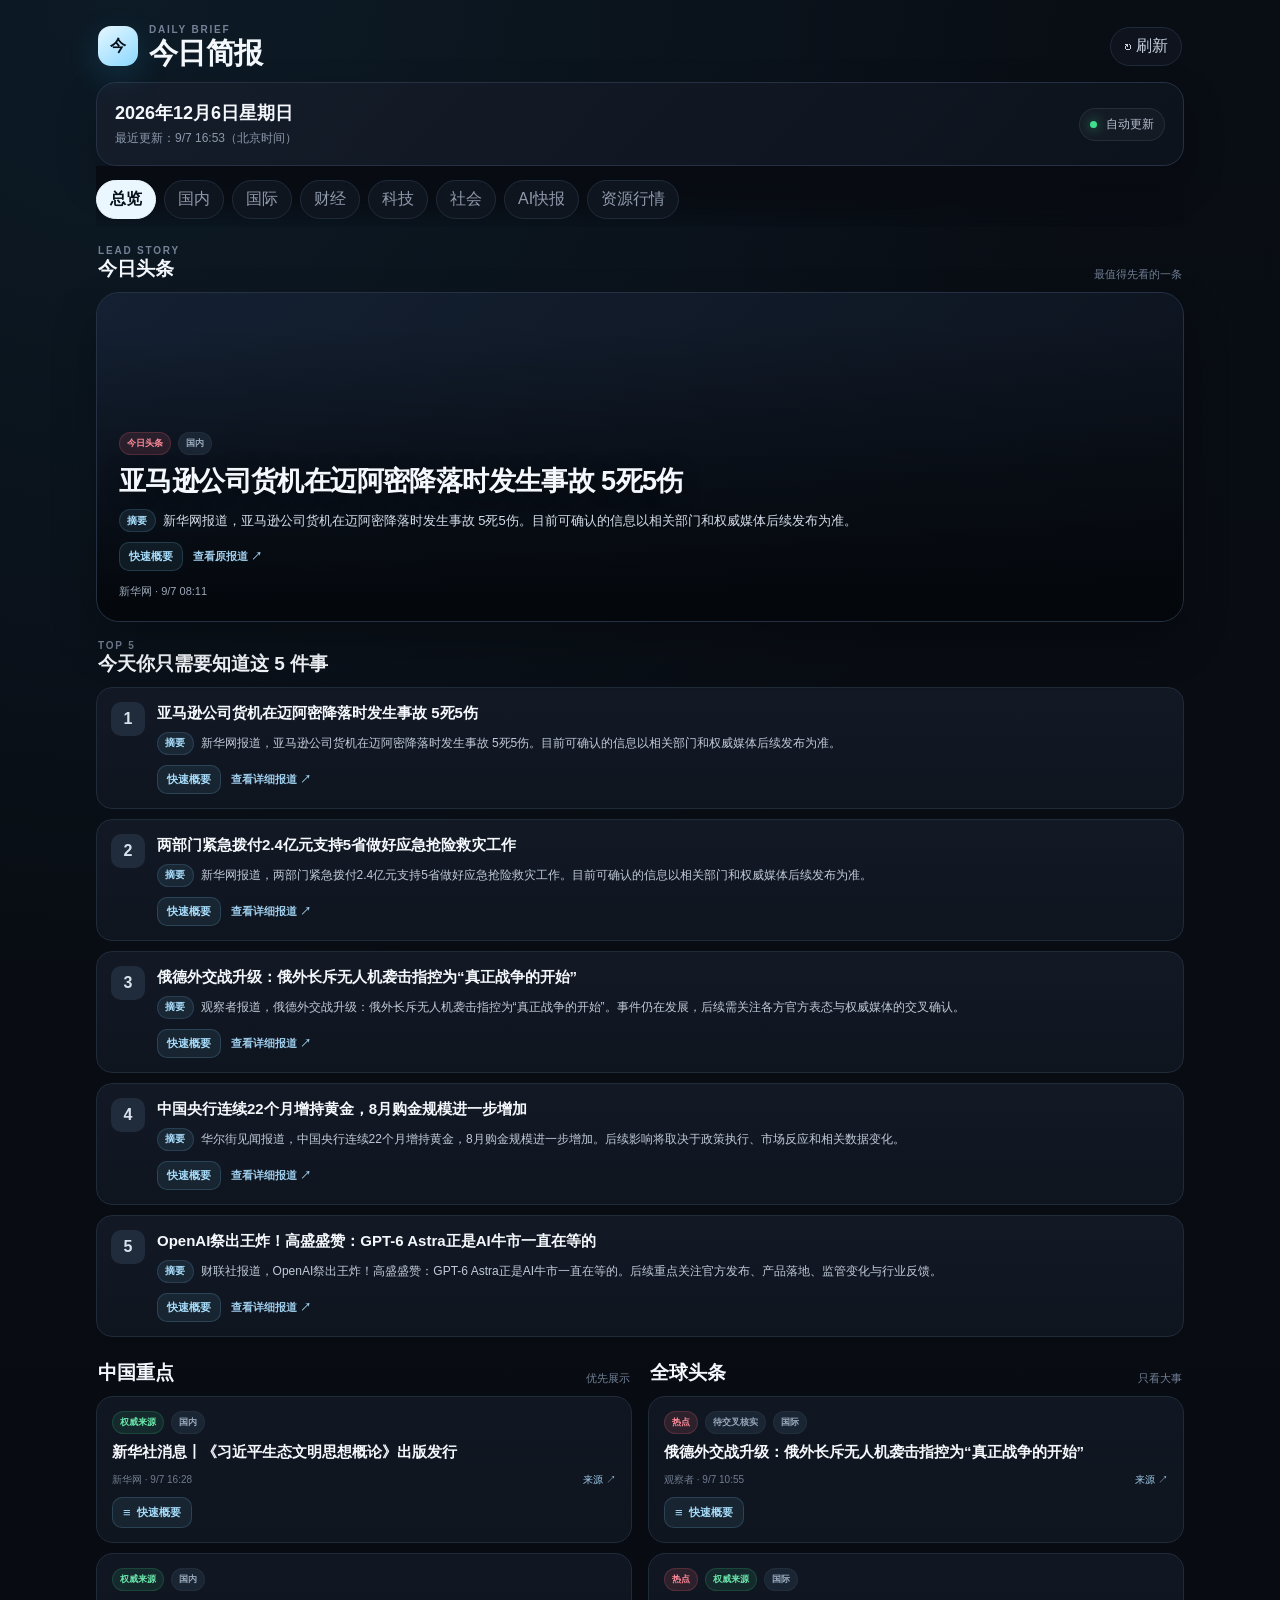
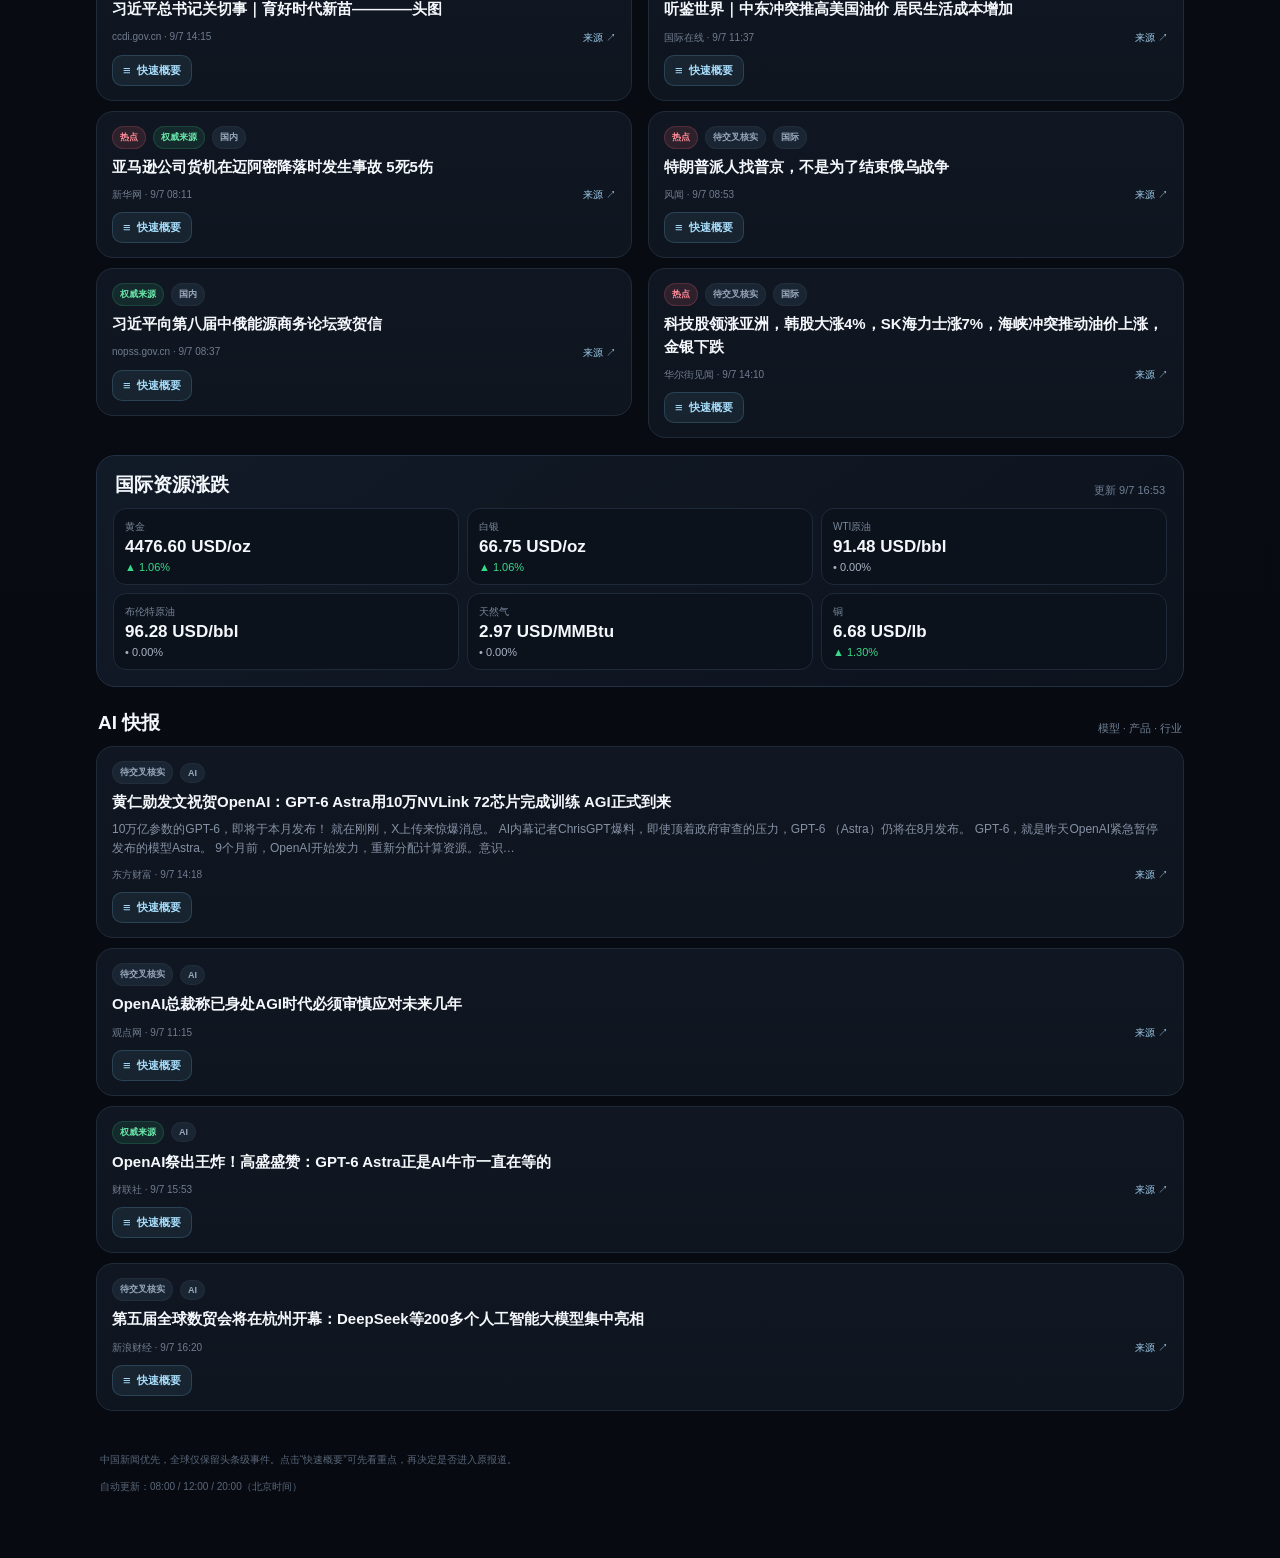
==== commit 3841483e: "chore: bust cache for expanded quick summaries" ====
--- a/news/index.html
+++ b/news/index.html
@@ -57,6 +57,6 @@
 
     <footer><p>中国新闻优先，全球仅保留头条级事件。点击“快速概要”可先看重点，再决定是否进入原报道。</p><p>自动更新：08:00 / 12:00 / 20:00（北京时间）</p></footer>
   </div>
-  <script src="./app.js?v=20260907-1635"></script>
+  <script src="./app.js?v=20260907-1648"></script>
 </body>
 </html>
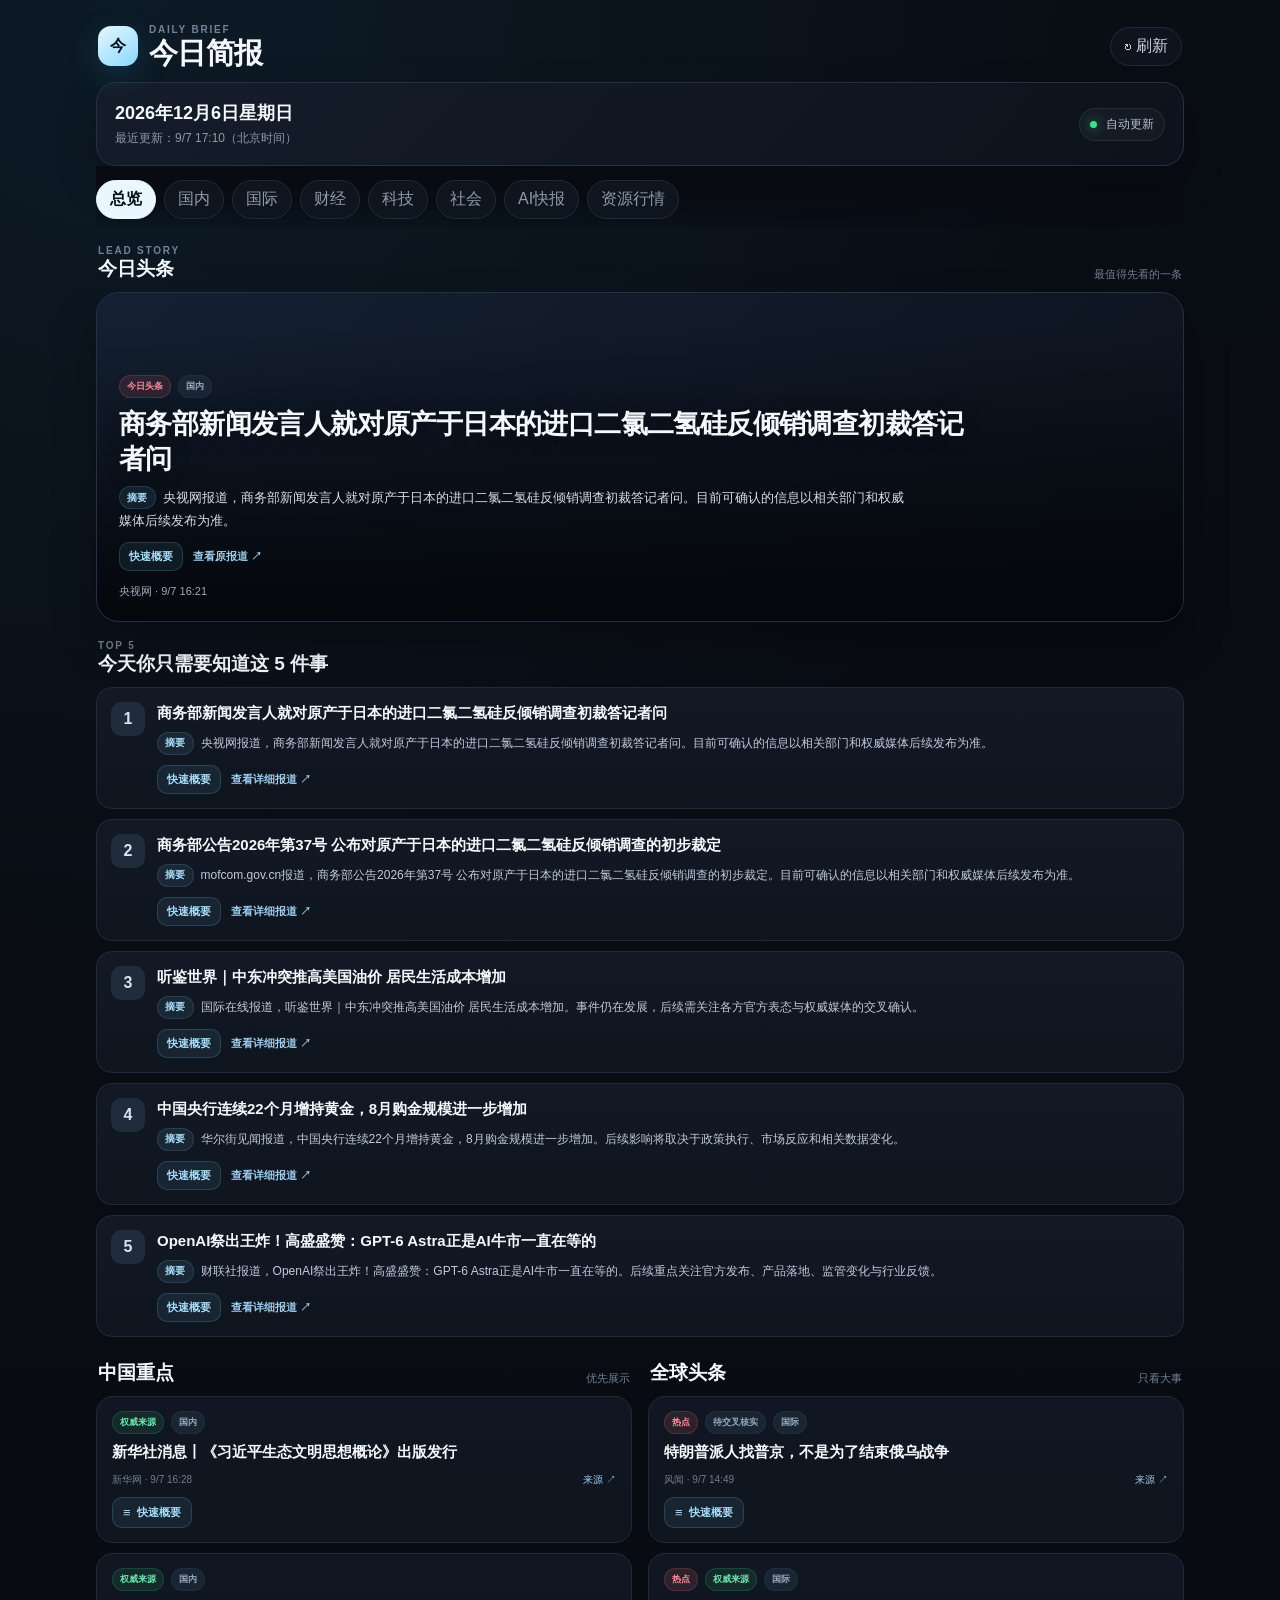
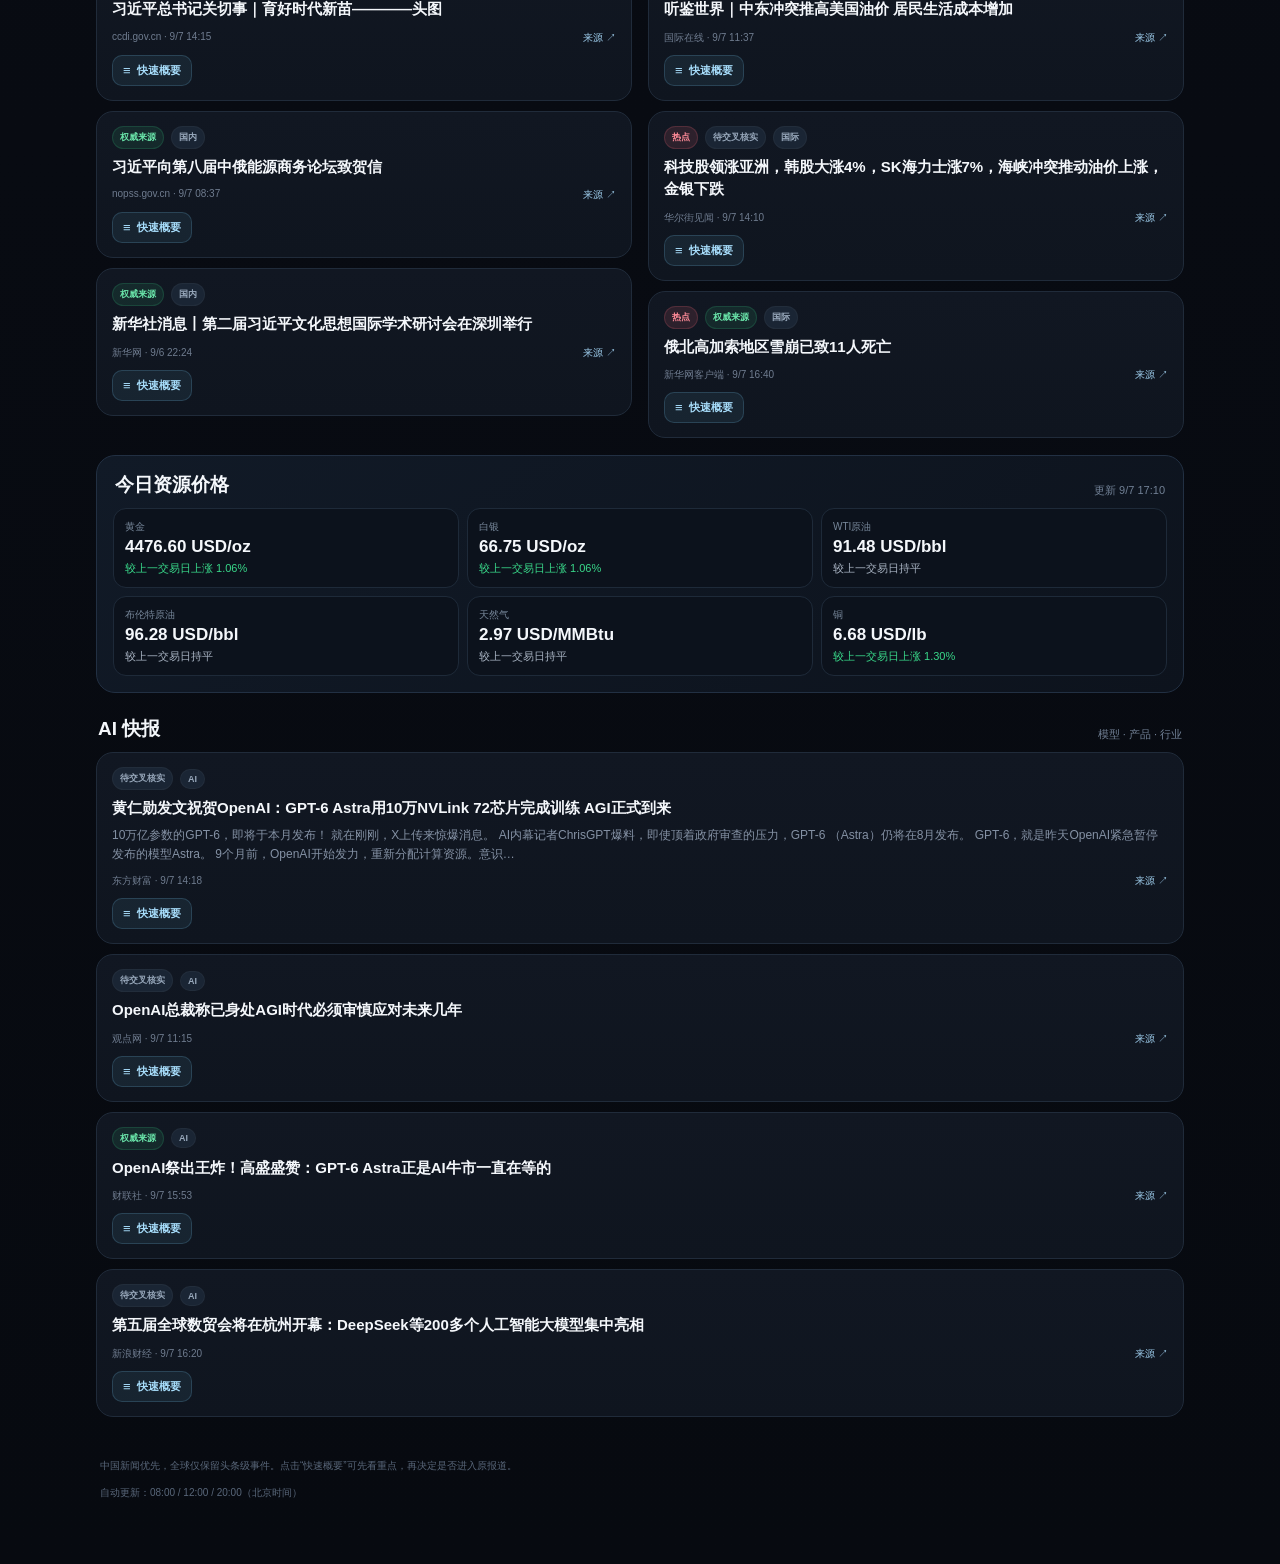
==== commit 008debc3: "feat: rename resource section and explain RMB comparisons" ====
--- a/news/index.html
+++ b/news/index.html
@@ -7,7 +7,7 @@
   <meta http-equiv="Pragma" content="no-cache" />
   <meta http-equiv="Expires" content="0" />
   <meta name="theme-color" content="#080b12" />
-  <meta name="description" content="中国新闻为主、全球头条精选、财经科技社会、AI快报与国际资源行情。" />
+  <meta name="description" content="中国新闻为主、全球头条精选、财经科技社会、AI快报与人民币资源行情。" />
   <title>今日简报 · 每日新闻</title>
   <link rel="stylesheet" href="./style.css?v=20260907-1635" />
   <link rel="stylesheet" href="./brief.css?v=20260907-1635" />
@@ -42,7 +42,7 @@
           <section><div class="section-head compact"><h2>全球头条</h2><span>只看大事</span></div><div id="worldPreview" class="news-list"></div></section>
         </div>
 
-        <section class="markets-card"><div class="section-head compact"><h2>国际资源涨跌</h2><span id="marketTime"></span></div><div id="marketStrip" class="market-strip"></div></section>
+        <section class="markets-card"><div class="section-head compact"><h2>今日资源价格</h2><span id="marketTime"></span></div><div id="marketStrip" class="market-strip"></div></section>
         <section><div class="section-head compact"><h2>AI 快报</h2><span>模型 · 产品 · 行业</span></div><div id="aiPreview" class="news-list"></div></section>
       </section>
 
@@ -52,11 +52,11 @@
       <section class="panel tab-panel" data-panel="tech"><div class="section-head"><h2>科技</h2><span>芯片 · 机器人 · 科研</span></div><div id="techList" class="news-list"></div></section>
       <section class="panel tab-panel" data-panel="society"><div class="section-head"><h2>社会</h2><span>高信息量民生新闻</span></div><div id="societyList" class="news-list"></div></section>
       <section class="panel tab-panel" data-panel="ai"><div class="section-head"><h2>AI 快报</h2><span>大模型 · 产品 · 行业</span></div><div id="aiList" class="news-list"></div></section>
-      <section class="panel tab-panel" data-panel="markets"><div class="section-head"><h2>国际资源行情</h2><span>延迟行情</span></div><div id="marketsGrid" class="markets-grid"></div><p class="disclaimer">行情用于信息浏览，不构成投资建议。不同交易所与数据源报价可能存在延迟或差异。</p></section>
+      <section class="panel tab-panel" data-panel="markets"><div class="section-head"><h2>资源价格（人民币）</h2><span>今日价格 · 上一交易日 · 中文涨跌</span></div><div id="marketsGrid" class="markets-grid"></div><p class="disclaimer">行情按国际期货报价与美元兑人民币汇率折算，用于信息浏览，不等同于国内金店、加油站或现货市场零售价，也不构成投资建议。</p></section>
     </main>
 
     <footer><p>中国新闻优先，全球仅保留头条级事件。点击“快速概要”可先看重点，再决定是否进入原报道。</p><p>自动更新：08:00 / 12:00 / 20:00（北京时间）</p></footer>
   </div>
-  <script src="./app.js?v=20260907-1648"></script>
+  <script src="./app.js?v=20260907-1712"></script>
 </body>
 </html>
